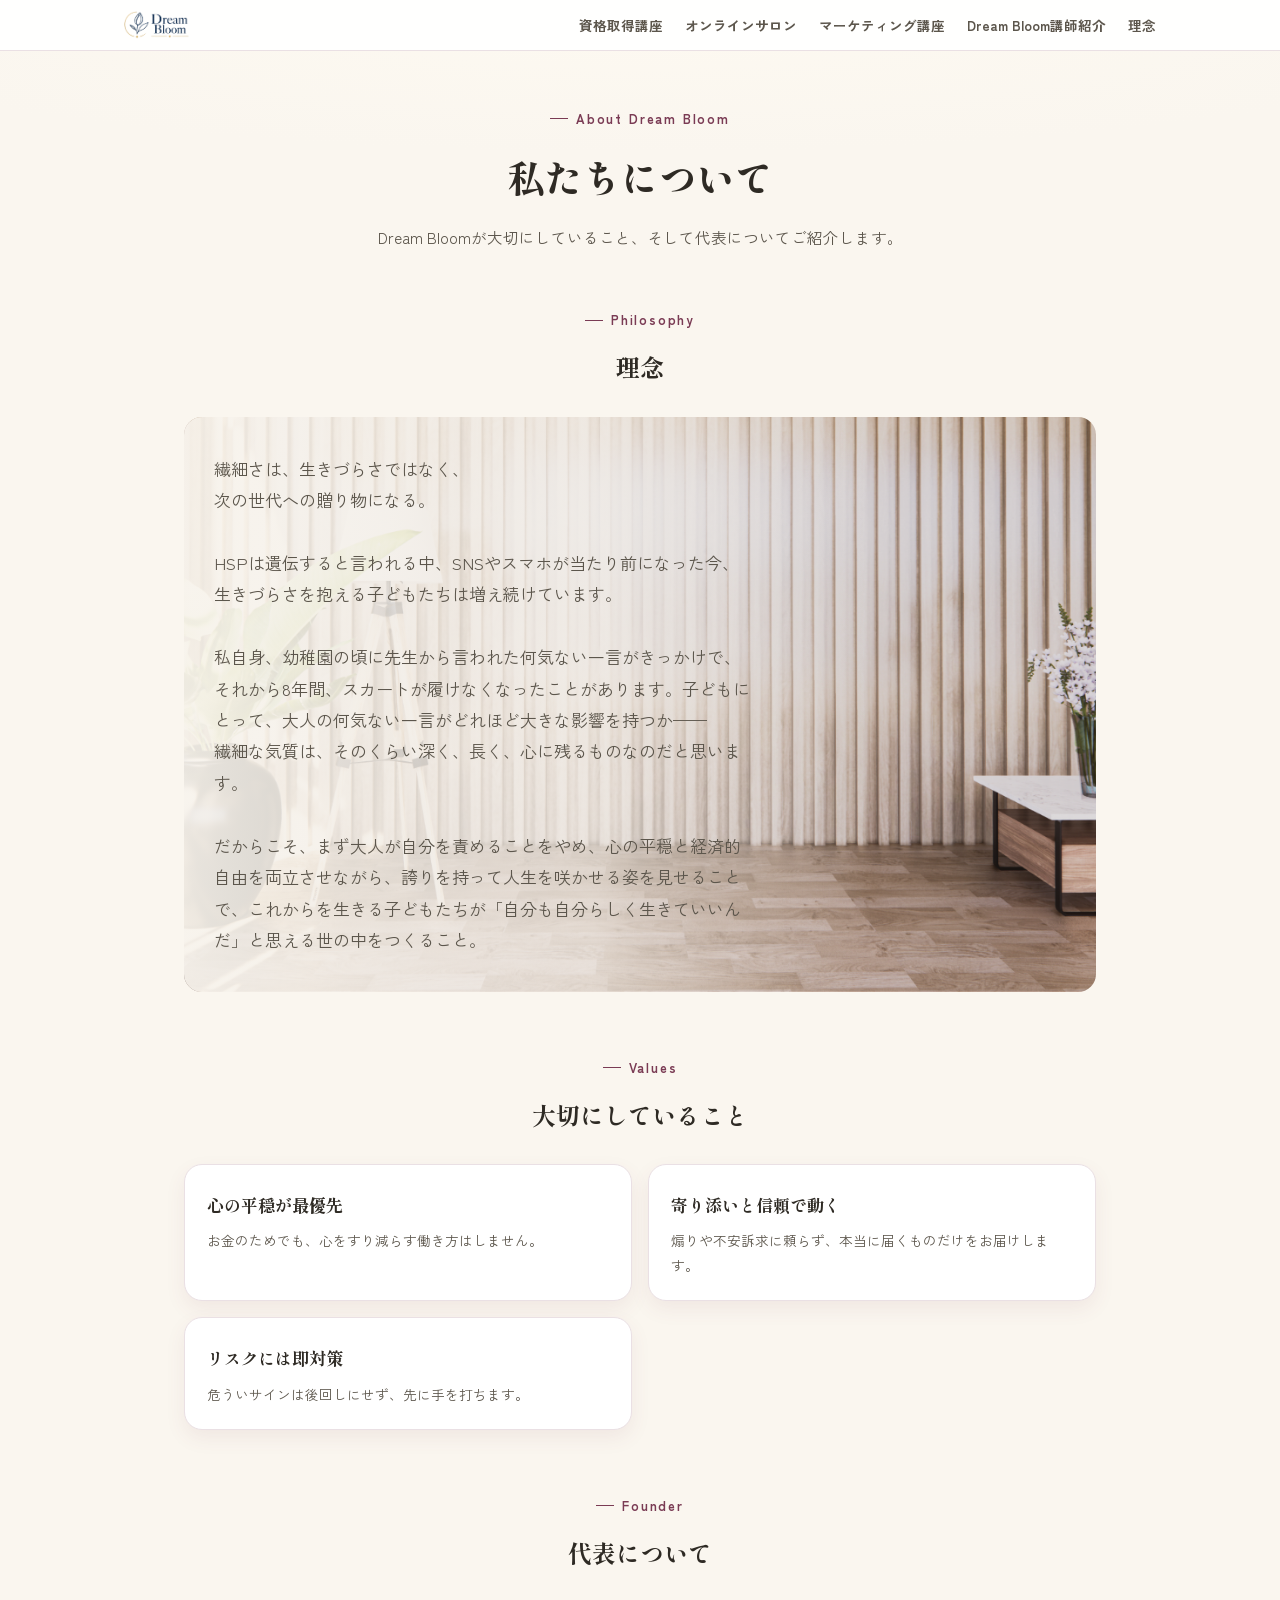
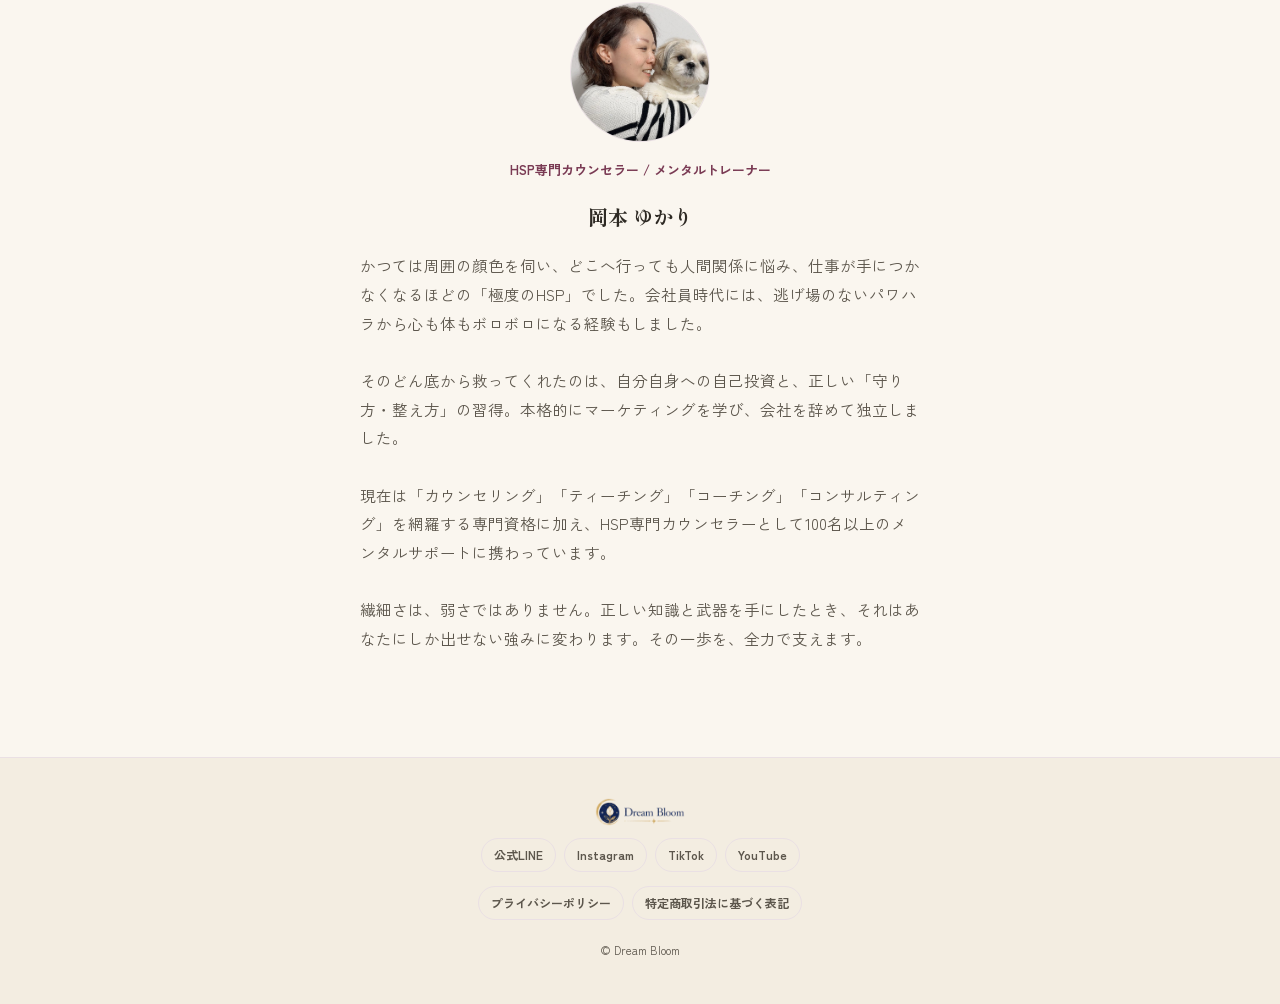
==== about/index.html @ 5bfe8a3d "Add files via upload" ====
<!DOCTYPE html>
<html lang="ja">
<head>
<meta charset="UTF-8">
<meta name="viewport" content="width=device-width, initial-scale=1.0">
<title>私たちについて | Dream Bloom</title>
<link rel="preconnect" href="https://fonts.googleapis.com">
<link rel="preconnect" href="https://fonts.gstatic.com" crossorigin>
<link href="https://fonts.googleapis.com/css2?family=Shippori+Mincho:wght@500;600;800&family=Zen+Kaku+Gothic+New:wght@400;500;700&display=swap" rel="stylesheet">
<link rel="stylesheet" href="../assets/css/style.css">
</head>
<body>

<header class="site-header">
  <div class="wrap">
    <a class="brand" href="../index.html"><img class="logo-header" src="../assets/img/logo-header.png" alt="Dream Bloom"></a>
    <nav class="main-nav">
      <ul>
        <li><a href="../courses/index.html">資格取得講座</a></li>
        <li><a href="https://dream-bloom.netlify.app/" target="_blank" rel="noopener">オンラインサロン</a></li>
        <li><a href="../index.html#marketing">マーケティング講座</a></li>
        <li><a href="../instructors/index.html">Dream Bloom講師紹介</a></li>
        <li><a href="index.html">理念</a></li>
      </ul>
    </nav>
    <button class="nav-toggle" onclick="this.closest('.site-header').classList.toggle('nav-open')" aria-label="メニューを開く">
      <svg viewBox="0 0 24 24" fill="none" xmlns="http://www.w3.org/2000/svg"><path d="M3 6h18M3 12h18M3 18h18" stroke="#2E2A24" stroke-width="2" stroke-linecap="round"/></svg>
    </button>
  </div>
</header>

<section class="hero">
  <div class="wrap">
    <div class="eyebrow">About Dream Bloom</div>
    <h1>私たちについて</h1>
    <p class="lead">Dream Bloomが大切にしていること、そして代表についてご紹介します。</p>
  </div>
</section>

<section class="section" style="padding-top:0;">
  <div class="wrap">
    <div class="eyebrow center" style="justify-content:center;display:flex;">Philosophy</div>
    <h2 class="section-title">理念</h2>
    <div class="photo-panel" style="background-image:url('../assets/img/photo-interior-1.png');">
      <div class="panel-inner" style="max-width:600px;">
        <p class="lead" style="font-size:17px;text-align:left;margin:0;">
          繊細さは、生きづらさではなく、<br>次の世代への贈り物になる。<br><br>
          HSPは遺伝すると言われる中、SNSやスマホが当たり前になった今、生きづらさを抱える子どもたちは増え続けています。<br><br>
          私自身、幼稚園の頃に先生から言われた何気ない一言がきっかけで、それから8年間、スカートが履けなくなったことがあります。子どもにとって、大人の何気ない一言がどれほど大きな影響を持つか——<br>繊細な気質は、そのくらい深く、長く、心に残るものなのだと思います。<br><br>
          だからこそ、まず大人が自分を責めることをやめ、心の平穏と経済的自由を両立させながら、誇りを持って人生を咲かせる姿を見せることで、これからを生きる子どもたちが「自分も自分らしく生きていいんだ」と思える世の中をつくること。
        </p>
      </div>
    </div>
  </div>
</section>

<section class="section" style="padding-top:0;">
  <div class="wrap">
    <div class="eyebrow center" style="justify-content:center;display:flex;">Values</div>
    <h2 class="section-title">大切にしていること</h2>
    <div class="item-grid">
      <div class="item-card">
        <h3>心の平穏が最優先</h3>
        <p>お金のためでも、心をすり減らす働き方はしません。</p>
      </div>
      <div class="item-card">
        <h3>寄り添いと信頼で動く</h3>
        <p>煽りや不安訴求に頼らず、本当に届くものだけをお届けします。</p>
      </div>
      <div class="item-card">
        <h3>リスクには即対策</h3>
        <p>危ういサインは後回しにせず、先に手を打ちます。</p>
      </div>
    </div>
  </div>
</section>

<section class="section" style="padding-top:0;">
  <div class="wrap">
    <div class="eyebrow center" style="justify-content:center;display:flex;">Founder</div>
    <h2 class="section-title">代表について</h2>
    <div style="display:flex;flex-direction:column;align-items:center;gap:16px;max-width:560px;margin:0 auto;text-align:center;">
      <img class="instructor-photo" style="width:140px;height:140px;" src="../assets/img/founder-photo.jpg" alt="岡本ゆかり">
      <p style="margin:0;font-size:13px;font-weight:700;color:var(--rose-deep);">HSP専門カウンセラー / メンタルトレーナー</p>
      <h3 style="margin:0;font-size:20px;">岡本 ゆかり</h3>
      <p class="lead" style="margin:0;text-align:left;">
        かつては周囲の顔色を伺い、どこへ行っても人間関係に悩み、仕事が手につかなくなるほどの「極度のHSP」でした。会社員時代には、逃げ場のないパワハラから心も体もボロボロになる経験もしました。<br><br>
        そのどん底から救ってくれたのは、自分自身への自己投資と、正しい「守り方・整え方」の習得。本格的にマーケティングを学び、会社を辞めて独立しました。<br><br>
        現在は「カウンセリング」「ティーチング」「コーチング」「コンサルティング」を網羅する専門資格に加え、HSP専門カウンセラーとして100名以上のメンタルサポートに携わっています。<br><br>
        繊細さは、弱さではありません。正しい知識と武器を手にしたとき、それはあなたにしか出せない強みに変わります。その一歩を、全力で支えます。
      </p>
    </div>
  </div>
</section>

<footer class="site-footer">
  <div class="wrap">
    <a class="brand" href="../index.html"><img class="logo-footer" src="../assets/img/logo-footer.png" alt="Dream Bloom"></a>
    <div class="sns-row">
      <a href="https://whnays3u.autosns.app/line" target="_blank" rel="noopener">公式LINE</a>
      <a href="https://www.instagram.com/yukari_hsp?igsh=MWVzdm12b2xmYW96aA%3D%3D&utm_source=qr" target="_blank" rel="noopener">Instagram</a>
      <a href="https://www.tiktok.com/@yukari_hsp?_r=1&_t=ZS-98jpUmoWi17" target="_blank" rel="noopener">TikTok</a>
      <a href="https://youtube.com/@yukari_hsp?si=HbhXs6TEl4zDirAj" target="_blank" rel="noopener">YouTube</a>
    </div>
    <div class="sns-row" style="margin-top:2px;">
      <a href="../legal/index.html#privacy">プライバシーポリシー</a>
      <a href="../legal/index.html#tokushoho">特定商取引法に基づく表記</a>
    </div>
    <small>&copy; Dream Bloom</small>
  </div>
</footer>

</body>
</html>
---- assets/css/style.css ----
/* ============================================================
   Dream Bloom 本部サイト 共通スタイル
   v2: 白ヘッダー × プラムアクセント（marketing/lp/ の
   ローズ&ゴールド配色とは意図的に差別化している）
   ============================================================ */
:root{
  --ivory:#FAF6EF;
  --ivory-deep:#F3EDE1;
  --ink:#2E2A24;
  --ink-soft:#5C564C;
  --rose:#A9637F;
  --rose-deep:#7A3B54;
  --rose-soft:#F1E3E9;
  --sage:#F0B87E;
  --sage-soft:#FCECD9;
  --gold:#C79A4B;
  --line:#EAE0E4;
  --radius:18px;
}
*{box-sizing:border-box;}
html{scroll-behavior:smooth;}
body{
  margin:0;background:var(--ivory);color:var(--ink);
  font-family:"Zen Kaku Gothic New",-apple-system,BlinkMacSystemFont,sans-serif;
  line-height:1.85;-webkit-font-smoothing:antialiased;
  overflow-wrap:break-word;word-break:normal;line-break:strict;
}
h1,h2,h3,p,.lead{overflow-wrap:break-word;word-break:normal;line-break:strict;}
h1,h2,h3,.serif{font-family:"Shippori Mincho",serif;}
img{max-width:100%;display:block;}
a{color:inherit;}
.wrap{max-width:960px;margin:0 auto;padding:0 24px;}
.section{padding:64px 0;position:relative;}
.eyebrow{
  display:inline-flex;align-items:center;gap:8px;font-size:13px;letter-spacing:.14em;
  color:var(--rose-deep);font-weight:700;margin-bottom:16px;
}
.eyebrow::before{content:"";width:18px;height:1px;background:var(--rose-deep);display:inline-block;}
h2.section-title{font-size:24px;font-weight:700;line-height:1.6;margin:0 0 30px;text-align:center;}
p.lead{font-size:15.5px;color:var(--ink-soft);max-width:560px;margin:0 auto;}
.center{text-align:center;}

/* ---------- NAV ---------- */
.site-header{
  position:sticky;top:0;z-index:50;background:rgba(255,255,255,.92);
  backdrop-filter:blur(6px);border-bottom:1px solid var(--line);
}
.site-header .wrap{display:flex;align-items:center;justify-content:space-between;padding:10px 24px;max-width:1080px;}
.brand{display:flex;align-items:center;gap:10px;font-family:"Shippori Mincho",serif;font-weight:700;font-size:17px;color:var(--ink);text-decoration:none;}
.brand img.logo-header{height:28px;width:auto;object-fit:contain;flex:none;}
.brand small{display:block;font-family:"Zen Kaku Gothic New",sans-serif;font-size:10px;font-weight:500;color:var(--ink-soft);letter-spacing:.08em;}
footer.site-footer .brand{justify-content:center;}
footer.site-footer img.logo-footer{height:28px;width:auto;display:block;margin:0 auto 12px;}
.cert-badge{width:170px;height:auto;display:block;margin:0 auto 22px;}
.instructor-badge{width:56px;height:auto;display:inline-block;vertical-align:middle;margin-left:8px;}
nav.main-nav{display:none;}
nav.main-nav ul{list-style:none;display:flex;gap:22px;margin:0;padding:0;}
nav.main-nav a{font-size:13.5px;font-weight:700;text-decoration:none;color:var(--ink-soft);}
nav.main-nav a:hover{color:var(--rose-deep);}

.nav-toggle{
  display:inline-flex;align-items:center;justify-content:center;
  width:38px;height:38px;flex:none;border:1px solid var(--line);border-radius:10px;
  background:#fff;cursor:pointer;padding:0;
}
.nav-toggle svg{width:18px;height:18px;display:block;}
@media (min-width:820px){.nav-toggle{display:none;}}

.site-header.nav-open nav.main-nav{
  display:block;position:absolute;top:100%;left:0;right:0;
  background:#fff;border-bottom:1px solid var(--line);
  box-shadow:0 12px 24px rgba(0,0,0,.08);
}
.site-header.nav-open nav.main-nav ul{
  flex-direction:column;gap:0;padding:6px 24px 18px;
}
.site-header.nav-open nav.main-nav ul li{border-top:1px solid var(--line);}
.site-header.nav-open nav.main-nav ul li:first-child{border-top:none;}
.site-header.nav-open nav.main-nav a{display:block;padding:14px 2px;font-size:15px;}
@media (min-width:820px){nav.main-nav{display:block;}}

/* ---------- HERO ---------- */
.hero{
  padding:56px 0 48px;text-align:center;position:relative;overflow:hidden;
  background:radial-gradient(120% 90% at 50% -10%, #FDF9F1 0%, var(--ivory) 55%);
}
.hero .eyebrow{justify-content:center;display:flex;}
.hero h1{font-size:clamp(26px,5vw,38px);font-weight:800;line-height:1.6;margin:10px 0 16px;}
.hero h1 em{font-style:normal;color:var(--rose-deep);background:linear-gradient(transparent 60%, var(--rose-soft) 60%);}
.hero p.lead{margin-bottom:8px;}

.hero-photo{
  background-size:cover;background-position:center;
  position:relative;
}
.hero-photo::before{
  content:"";position:absolute;inset:0;
  background:linear-gradient(90deg, var(--ivory) 0%, var(--ivory) 30%, rgba(250,246,239,.85) 50%, rgba(250,246,239,.35) 100%);
}
.hero-photo-mobile-img{display:none;}
@media (max-width:700px){
  .hero-photo{background-image:none !important;}
  .hero-photo::before{display:none;}
  .hero-photo-mobile-img{
    display:block;width:100%;height:220px;object-fit:cover;
    border-radius:var(--radius);margin:20px 0 4px;
    box-shadow:0 14px 34px rgba(122,59,84,.18);
  }
}
.hero-photo .wrap{position:relative;z-index:1;}
.hero-photo .eyebrow,
.hero-photo h1,
.hero-photo p.lead{text-align:left;justify-content:flex-start;margin-left:0;}

.photo-panel{
  background-size:cover;background-position:center;
  border-radius:var(--radius);position:relative;overflow:hidden;
  min-height:220px;
}
.photo-panel::before{
  content:"";position:absolute;inset:0;
  background:linear-gradient(90deg, rgba(250,246,239,.92) 0%, rgba(250,246,239,.7) 45%, rgba(250,246,239,0) 75%);
}
@media (max-width:700px){
  .photo-panel::before{background:linear-gradient(180deg, rgba(250,246,239,.95) 0%, rgba(250,246,239,.9) 65%, rgba(250,246,239,.4) 100%);}
  .photo-panel{min-height:280px;}
}
.photo-panel .panel-inner{position:relative;z-index:1;padding:36px 30px;max-width:420px;}

.hero-banner-img{
  display:block;width:60%;max-width:220px;height:auto;
  margin:0 auto 28px;border-radius:var(--radius);
  box-shadow:0 14px 34px rgba(122,59,84,.18);
}
@media (max-width:480px){
  .hero-banner-img{width:45%;max-width:160px;}
}

/* ---------- CARD GRID (top page) ---------- */
.card-grid{display:grid;grid-template-columns:1fr;gap:16px;margin-top:36px;}
@media (min-width:700px){.card-grid{grid-template-columns:1fr 1fr;}}
.offer-card{
  background:#fff;border:1px solid var(--line);border-radius:var(--radius);
  padding:26px 24px;text-align:left;text-decoration:none;color:inherit;
  box-shadow:0 8px 20px rgba(122,59,84,.08);
  display:flex;flex-direction:column;gap:10px;transition:transform .15s ease, box-shadow .15s ease;
}
.offer-card:hover{transform:translateY(-3px);box-shadow:0 14px 28px rgba(122,59,84,.18);}
.offer-card .num{
  width:34px;height:34px;border-radius:50%;flex:none;
  background:linear-gradient(135deg, var(--rose) 0%, var(--gold) 100%);
  color:#fff;font-family:"Shippori Mincho",serif;font-weight:700;font-size:15px;
  display:flex;align-items:center;justify-content:center;
}
.offer-card h3{margin:6px 0 0;font-size:18px;}
.offer-card p{margin:0;font-size:14px;color:var(--ink-soft);}
.offer-card .go{margin-top:auto;font-size:13px;font-weight:700;color:var(--rose-deep);text-decoration:underline;text-underline-offset:3px;transition:color .15s ease;}
.offer-card:hover .go{color:var(--ink);}
.offer-card.sub-links{gap:12px;}
.offer-card .sub-link-row{display:flex;flex-direction:column;gap:8px;margin-top:4px;}
.offer-card .sub-link-row a{
  font-size:13px;font-weight:700;color:var(--rose-deep);text-decoration:none;
  border:1px solid var(--rose-soft);border-radius:100px;padding:8px 14px;text-align:center;
  transition:background .15s ease,color .15s ease,border-color .15s ease;
}
.offer-card .sub-link-row a:hover{background:var(--rose-deep);color:#fff;border-color:var(--rose-deep);}

/* ---------- BUTTONS ---------- */
.cta-btn{
  position:relative;overflow:hidden;max-width:100%;
  display:inline-flex;flex-direction:column;align-items:center;gap:2px;
  background:var(--rose-deep);color:#fff;text-decoration:none;
  padding:16px 34px;border-radius:100px;font-weight:700;font-size:15.5px;
  box-shadow:0 10px 26px rgba(122,59,84,.32);
  transition:transform .18s ease, box-shadow .18s ease;
  text-align:center;
}
@media (max-width:400px){
  .cta-btn{padding:14px 20px;font-size:13.5px;}
}
.cta-btn:active{transform:scale(.98);}
.cta-btn small{font-weight:500;font-size:11.5px;opacity:.85;letter-spacing:.03em;}
.cta-btn.outline{background:#fff;color:var(--rose-deep);border:1.5px solid var(--rose-deep);box-shadow:none;}
.cta-center{text-align:center;margin-top:8px;display:flex;flex-direction:column;gap:12px;align-items:center;}

/* ---------- COURSE / INSTRUCTOR CARDS ---------- */
.item-grid{display:grid;grid-template-columns:1fr;gap:16px;}
@media (min-width:700px){.item-grid{grid-template-columns:1fr 1fr;}}
.item-card{
  background:#fff;border:1px solid var(--line);border-radius:var(--radius);
  padding:22px;display:flex;flex-direction:column;gap:8px;
  box-shadow:0 8px 20px rgba(122,59,84,.08);
  transition:transform .15s ease, box-shadow .15s ease;
}
.item-card:hover{transform:translateY(-3px);box-shadow:0 14px 28px rgba(122,59,84,.18);}
.item-card h3{margin:2px 0 0;font-size:17px;}
.item-card p{margin:0;font-size:13.5px;color:var(--ink-soft);}
.badge{
  display:inline-flex;align-items:center;font-size:11.5px;font-weight:700;
  padding:4px 12px;border-radius:100px;width:fit-content;
}
.badge.open{background:var(--sage-soft);color:#a9600f;}
.badge.soon{background:var(--ivory-deep);color:var(--ink-soft);border:1px solid var(--line);}
.item-card .item-link{margin-top:6px;font-size:13px;font-weight:700;color:var(--rose-deep);text-decoration:underline;text-underline-offset:3px;transition:color .15s ease;}
.item-card:hover .item-link{color:var(--ink);}
.item-card .item-link.disabled{color:var(--ink-soft);pointer-events:none;}

/* ---------- INSTRUCTOR PROFILE BLOCKS ---------- */
.profile-block{
  background:#fff;border:1px solid var(--line);border-radius:var(--radius);
  padding:30px 28px;box-shadow:0 8px 20px rgba(122,59,84,.06);
}
.profile-block + .profile-block{margin-top:20px;}
.qualification-list{list-style:none;margin:0;padding:0;display:flex;flex-direction:column;gap:12px;}
.qualification-list li{
  display:flex;align-items:flex-start;gap:10px;font-size:14.5px;color:var(--ink);
  padding-bottom:12px;border-bottom:1px dashed var(--line);
}
.qualification-list li:last-child{border-bottom:none;padding-bottom:0;}
.qualification-list li::before{
  content:"";flex:none;width:8px;height:8px;margin-top:8px;border-radius:50%;
  background:linear-gradient(135deg, var(--rose) 0%, var(--gold) 100%);
}
.contact-block{text-align:center;}

/* ---------- STEP LIST (体系立てた表示) ---------- */
.step-list{display:flex;flex-direction:column;max-width:640px;margin:0 auto;}
.step-item{display:flex;gap:18px;padding-bottom:28px;position:relative;}
.step-item::before{
  content:"";position:absolute;left:19px;top:42px;bottom:0;width:2px;
  background:var(--line);
}
.step-item:last-child{padding-bottom:0;}
.step-item:last-child::before{display:none;}
.step-num{
  width:40px;height:40px;border-radius:50%;flex:none;position:relative;z-index:1;
  background:linear-gradient(135deg, var(--rose) 0%, var(--gold) 100%);
  color:#fff;font-family:"Shippori Mincho",serif;font-weight:700;font-size:17px;
  display:flex;align-items:center;justify-content:center;
}
.step-body{padding-top:6px;}
.step-body h3{margin:0 0 6px;font-size:16px;}
.step-body p{margin:0;font-size:13.5px;color:var(--ink-soft);}

/* ---------- INSTRUCTOR AVATAR ---------- */
.instructor-photo{
  width:84px;height:84px;border-radius:50%;object-fit:cover;
  background:var(--ivory-deep);border:1px solid var(--line);
}
.sns-row{display:flex;gap:8px;flex-wrap:wrap;margin-top:2px;}
.sns-row a{
  font-size:12px;font-weight:700;color:var(--ink-soft);text-decoration:none;
  border:1px solid var(--line);border-radius:100px;padding:5px 12px;
}
.sns-row a:hover{color:var(--rose-deep);border-color:var(--rose-soft);}
.sns-row a.sns-icon{
  width:38px;height:38px;padding:0;border:none;border-radius:50%;
  display:inline-flex;align-items:center;justify-content:center;
  transition:transform .15s ease;
}
.sns-row a.sns-icon:hover{transform:translateY(-2px);border-color:transparent;}

/* ---------- COMING SOON PANEL ---------- */
.coming-soon{
  background:#fff;border:1px dashed var(--rose-deep);border-radius:var(--radius);
  padding:40px 28px;text-align:center;max-width:560px;margin:0 auto;
}
.coming-soon .badge{margin:0 auto 14px;}

/* ---------- FOOTER ---------- */
footer.site-footer{
  background:var(--ivory-deep);border-top:1px solid var(--line);
  padding:40px 0;text-align:center;margin-top:40px;
}
footer.site-footer .brand{display:block;margin-bottom:10px;}
footer.site-footer .sns-row{justify-content:center;margin-bottom:14px;}
footer.site-footer small{font-size:11.5px;color:var(--ink-soft);}
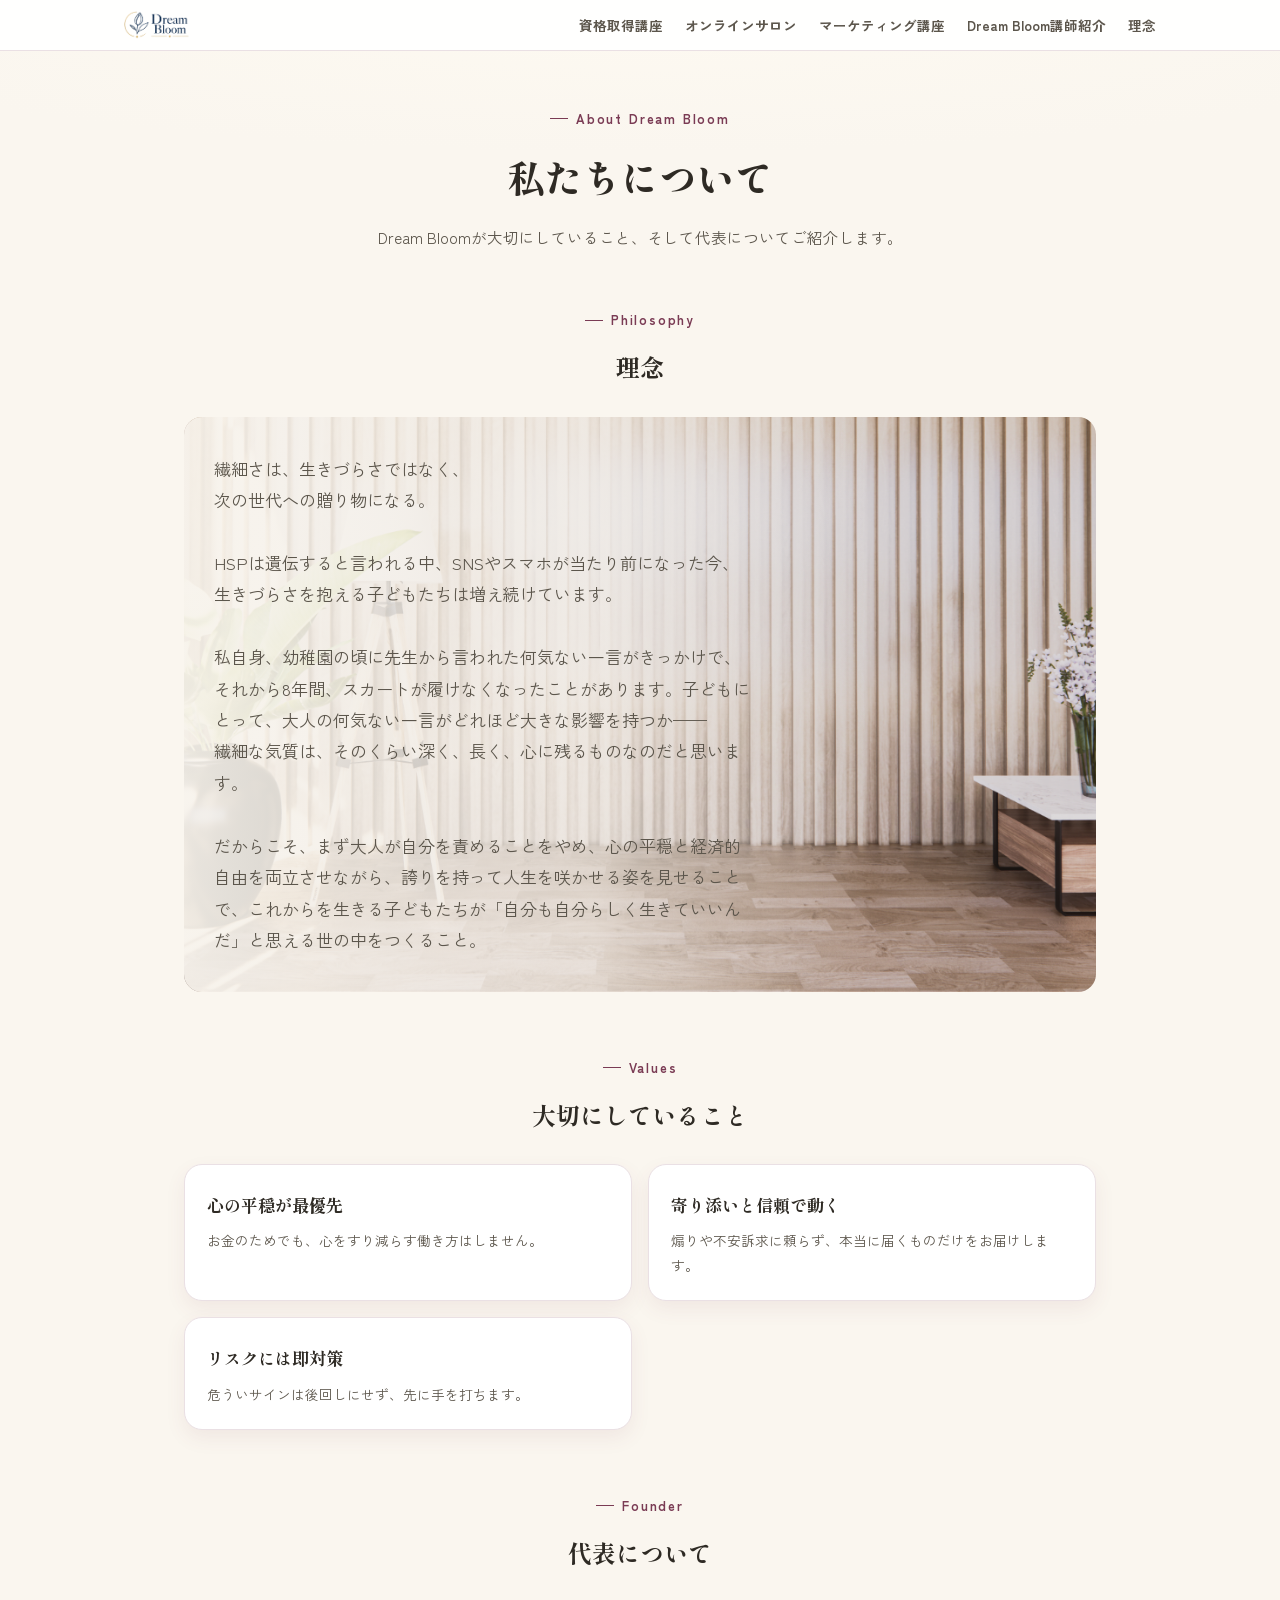
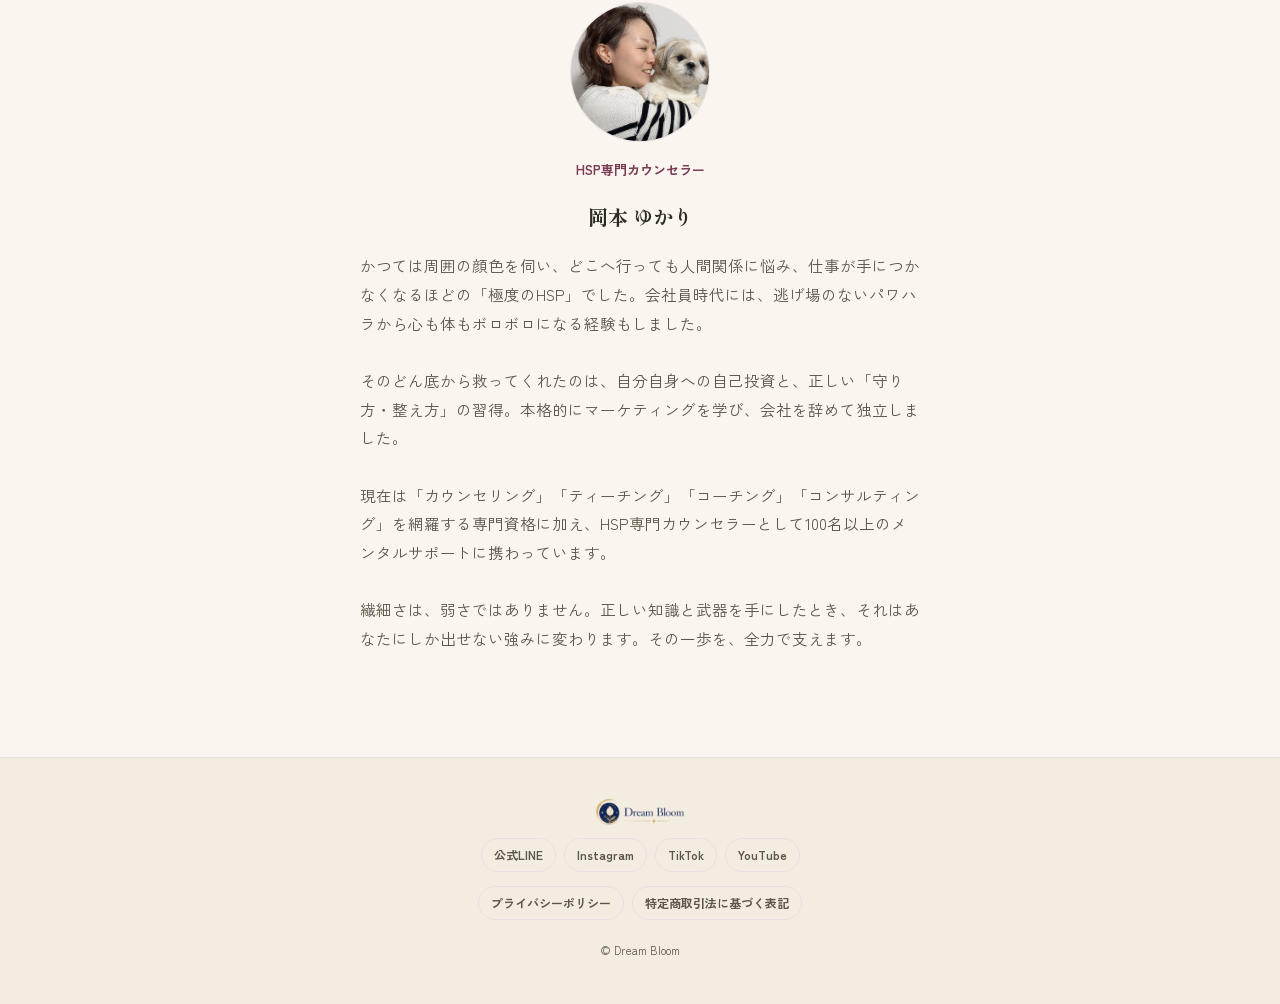
==== commit 33224409: "Add files via upload" ====
--- a/about/index.html
+++ b/about/index.html
@@ -81,7 +81,7 @@
     <h2 class="section-title">代表について</h2>
     <div style="display:flex;flex-direction:column;align-items:center;gap:16px;max-width:560px;margin:0 auto;text-align:center;">
       <img class="instructor-photo" style="width:140px;height:140px;" src="../assets/img/founder-photo.jpg" alt="岡本ゆかり">
-      <p style="margin:0;font-size:13px;font-weight:700;color:var(--rose-deep);">HSP専門カウンセラー / メンタルトレーナー</p>
+      <p style="margin:0;font-size:13px;font-weight:700;color:var(--rose-deep);">HSP専門カウンセラー</p>
       <h3 style="margin:0;font-size:20px;">岡本 ゆかり</h3>
       <p class="lead" style="margin:0;text-align:left;">
         かつては周囲の顔色を伺い、どこへ行っても人間関係に悩み、仕事が手につかなくなるほどの「極度のHSP」でした。会社員時代には、逃げ場のないパワハラから心も体もボロボロになる経験もしました。<br><br>
@@ -112,3 +112,4 @@
 
 </body>
 </html>
+
--- a/assets/css/style.css
+++ b/assets/css/style.css
@@ -275,3 +275,10 @@
 footer.site-footer .brand{display:block;margin-bottom:10px;}
 footer.site-footer .sns-row{justify-content:center;margin-bottom:14px;}
 footer.site-footer small{font-size:11.5px;color:var(--ink-soft);}
+
+/* Homepage image additions: preserve the original text styling and other pages. */
+.home-soft-hero::before{display:none}
+.home-soft-hero .home-soft-photo{display:block;width:100%;max-width:760px;height:auto;aspect-ratio:3/2;object-fit:contain;border-radius:var(--radius);margin:24px auto 0;box-shadow:none}
+#offers .service-soft-art{display:block;width:100%;height:160px;object-fit:contain;flex:none;margin:0 auto 4px;border-radius:12px}
+@media(min-width:701px){.home-soft-hero .home-soft-photo{max-width:600px}#offers .service-soft-art{height:150px}}
+@media(max-width:400px){#offers .service-soft-art{height:140px}}
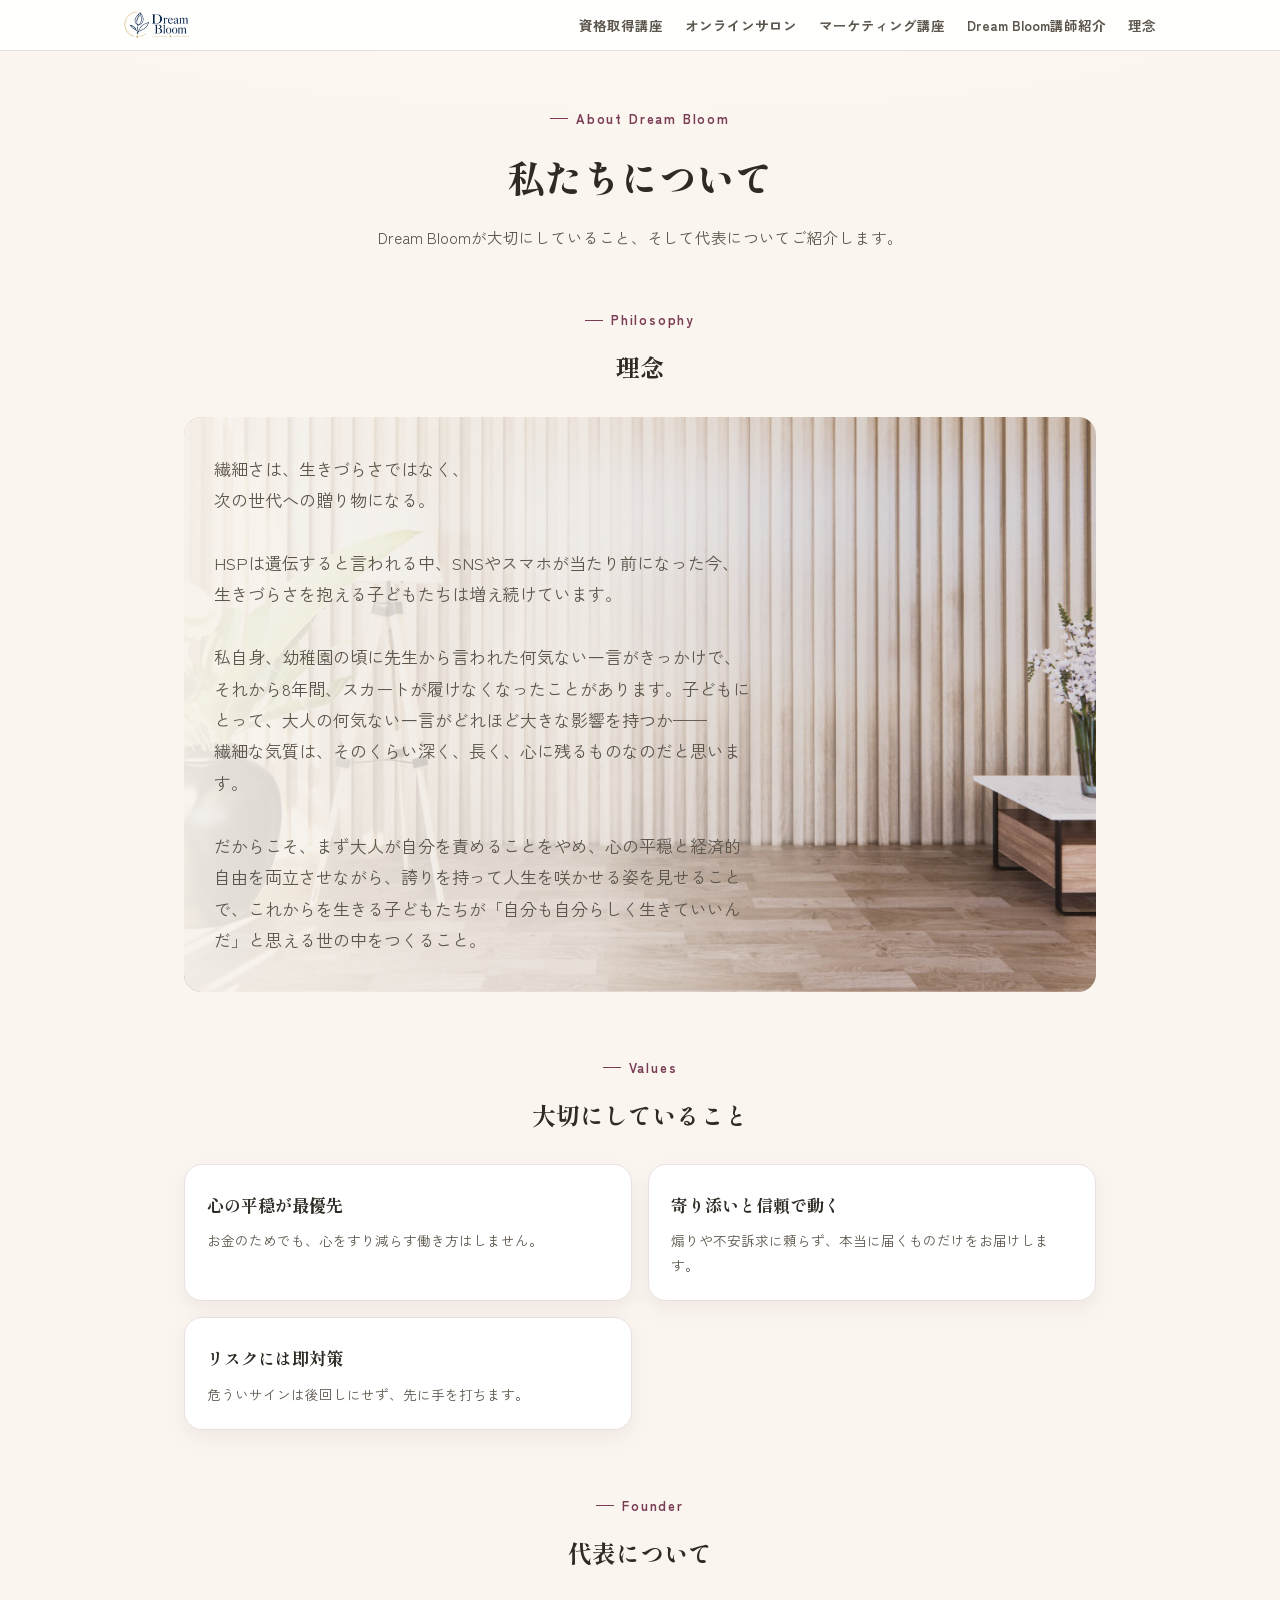
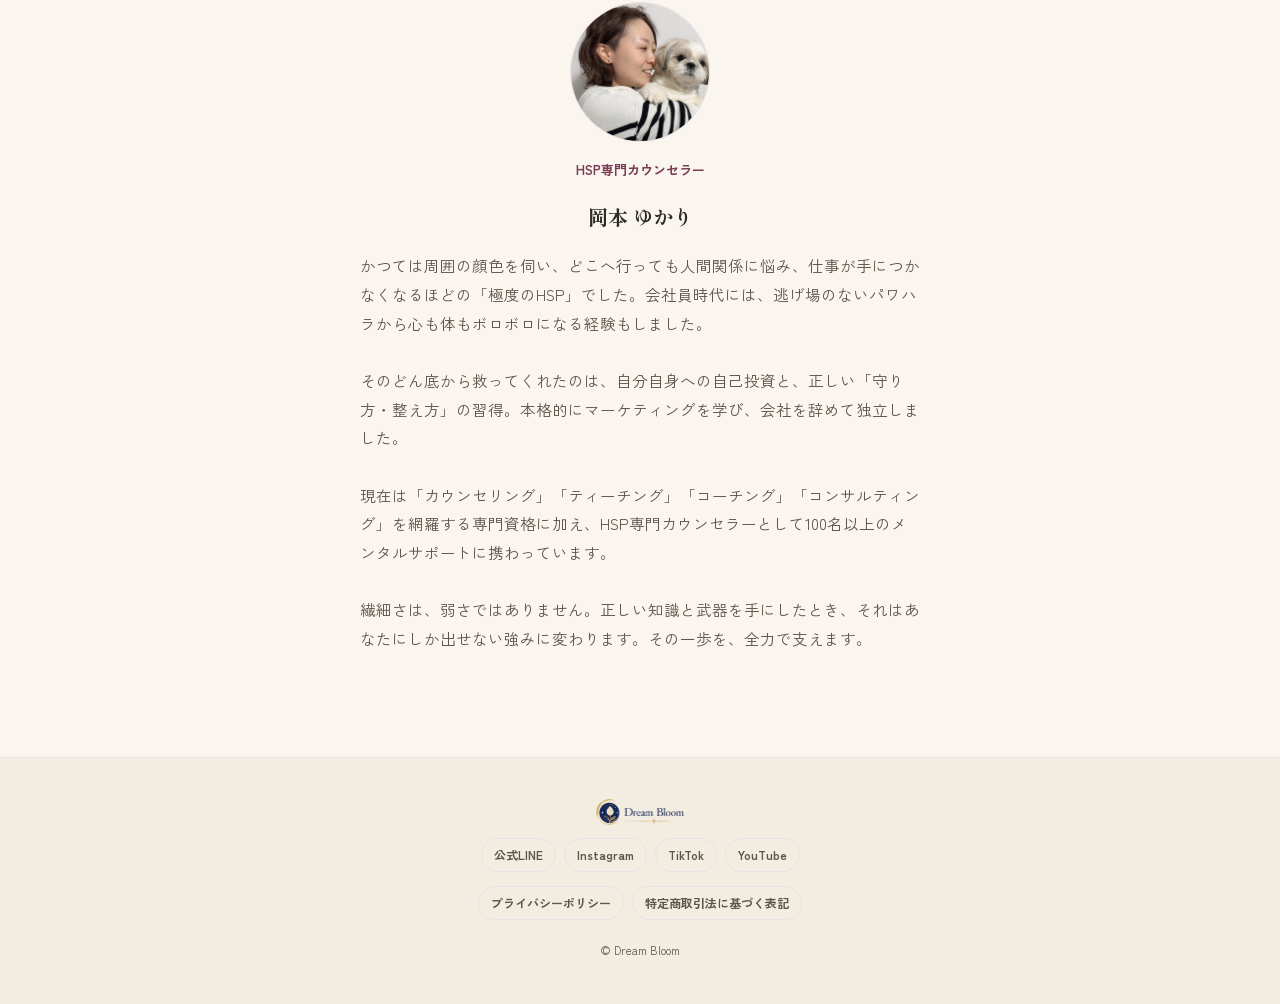
==== commit c8fa2905: "Add files via upload" ====
--- a/about/index.html
+++ b/about/index.html
@@ -41,7 +41,7 @@
   <div class="wrap">
     <div class="eyebrow center" style="justify-content:center;display:flex;">Philosophy</div>
     <h2 class="section-title">理念</h2>
-    <div class="photo-panel" style="background-image:url('../assets/img/photo-interior-1.png');">
+    <div class="photo-panel" style="background-image:url('../assets/img/photo-interior-1.jpg');">
       <div class="panel-inner" style="max-width:600px;">
         <p class="lead" style="font-size:17px;text-align:left;margin:0;">
           繊細さは、生きづらさではなく、<br>次の世代への贈り物になる。<br><br>
@@ -112,4 +112,4 @@
 
 </body>
 </html>
-
+
--- a/assets/css/style.css
+++ b/assets/css/style.css
@@ -179,13 +179,23 @@
   .cta-btn{padding:14px 20px;font-size:13.5px;}
 }
 .cta-btn:active{transform:scale(.98);}
+.cta-btn:hover{transform:translateY(-2px);box-shadow:0 14px 32px rgba(122,59,84,.4);}
 .cta-btn small{font-weight:500;font-size:11.5px;opacity:.85;letter-spacing:.03em;}
 .cta-btn.outline{background:#fff;color:var(--rose-deep);border:1.5px solid var(--rose-deep);box-shadow:none;}
+.cta-btn.outline:hover{background:var(--rose-soft);box-shadow:none;}
 .cta-center{text-align:center;margin-top:8px;display:flex;flex-direction:column;gap:12px;align-items:center;}
 
 /* ---------- COURSE / INSTRUCTOR CARDS ---------- */
 .item-grid{display:grid;grid-template-columns:1fr;gap:16px;}
 @media (min-width:700px){.item-grid{grid-template-columns:1fr 1fr;}}
+#instructor-list{grid-template-columns:1fr 1fr;gap:10px;}
+@media (max-width:420px){
+  #instructor-list{gap:8px;}
+  #instructor-list .item-card{padding:16px 10px;}
+  #instructor-list .item-card h3{font-size:14.5px;}
+  #instructor-list .item-card p{font-size:11.5px;}
+  #instructor-list .item-link{font-size:12px;}
+}
 .item-card{
   background:#fff;border:1px solid var(--line);border-radius:var(--radius);
   padding:22px;display:flex;flex-direction:column;gap:8px;
@@ -222,6 +232,42 @@
   background:linear-gradient(135deg, var(--rose) 0%, var(--gold) 100%);
 }
 .contact-block{text-align:center;}
+
+/* ---------- HSP CHECK ---------- */
+.hsp-check-banner{background:var(--ivory-deep);padding:28px 0;text-align:center;}
+.hsp-check-banner .hsp-quiz-panel{max-width:560px;margin:24px auto 0;text-align:left;}
+.hsp-quiz-item{
+  display:flex;align-items:flex-start;gap:10px;padding:12px 0;
+  border-bottom:1px dashed var(--line);font-size:14px;cursor:pointer;
+}
+.hsp-quiz-item:last-of-type{border-bottom:none;}
+.hsp-quiz-item input[type="checkbox"]{margin-top:3px;flex:none;width:18px;height:18px;accent-color:var(--rose-deep);cursor:pointer;}
+.hsp-result{text-align:center;background:#fff;border:1px solid var(--line);border-radius:var(--radius);padding:30px 28px;box-shadow:0 8px 20px rgba(122,59,84,.06);}
+.hsp-result .cta-row{display:flex;gap:12px;flex-wrap:wrap;justify-content:center;margin-top:8px;}
+
+/* ---------- FREE SESSION BANNER ---------- */
+.free-session-banner{background:var(--rose-soft);padding:28px 0;text-align:center;}
+.free-session-banner .fsb-title{
+  font-family:"Shippori Mincho",serif;font-weight:700;font-size:20px;color:var(--rose-deep);margin:0 0 8px;
+}
+.free-session-banner .fsb-sub{font-size:13px;color:var(--ink-soft);margin:0 0 18px;}
+
+/* ---------- NEWS ---------- */
+.news-list{
+  display:flex;flex-direction:column;gap:14px;max-width:680px;margin:0 auto;
+  max-height:340px;overflow-y:auto;padding:2px 6px 2px 2px;
+}
+.news-item{
+  background:#fff;border:1px solid var(--line);border-radius:var(--radius);
+  padding:20px 24px;box-shadow:0 8px 20px rgba(122,59,84,.06);
+}
+.news-item .news-date{font-size:12px;font-weight:700;color:var(--rose-deep);margin-bottom:6px;}
+.news-item h3{margin:0 0 8px;font-size:16px;}
+.news-item p{margin:0;font-size:13.5px;color:var(--ink-soft);white-space:pre-line;}
+.news-item .news-link{
+  display:inline-block;margin-top:8px;font-size:13px;font-weight:700;
+  color:var(--rose-deep);text-decoration:underline;text-underline-offset:3px;
+}
 
 /* ---------- STEP LIST (体系立てた表示) ---------- */
 .step-list{display:flex;flex-direction:column;max-width:640px;margin:0 auto;}
@@ -281,4 +327,4 @@
 .home-soft-hero .home-soft-photo{display:block;width:100%;max-width:760px;height:auto;aspect-ratio:3/2;object-fit:contain;border-radius:var(--radius);margin:24px auto 0;box-shadow:none}
 #offers .service-soft-art{display:block;width:100%;height:160px;object-fit:contain;flex:none;margin:0 auto 4px;border-radius:12px}
 @media(min-width:701px){.home-soft-hero .home-soft-photo{max-width:600px}#offers .service-soft-art{height:150px}}
-@media(max-width:400px){#offers .service-soft-art{height:140px}}
+@media(max-width:400px){#offers .service-soft-art{height:140px}}
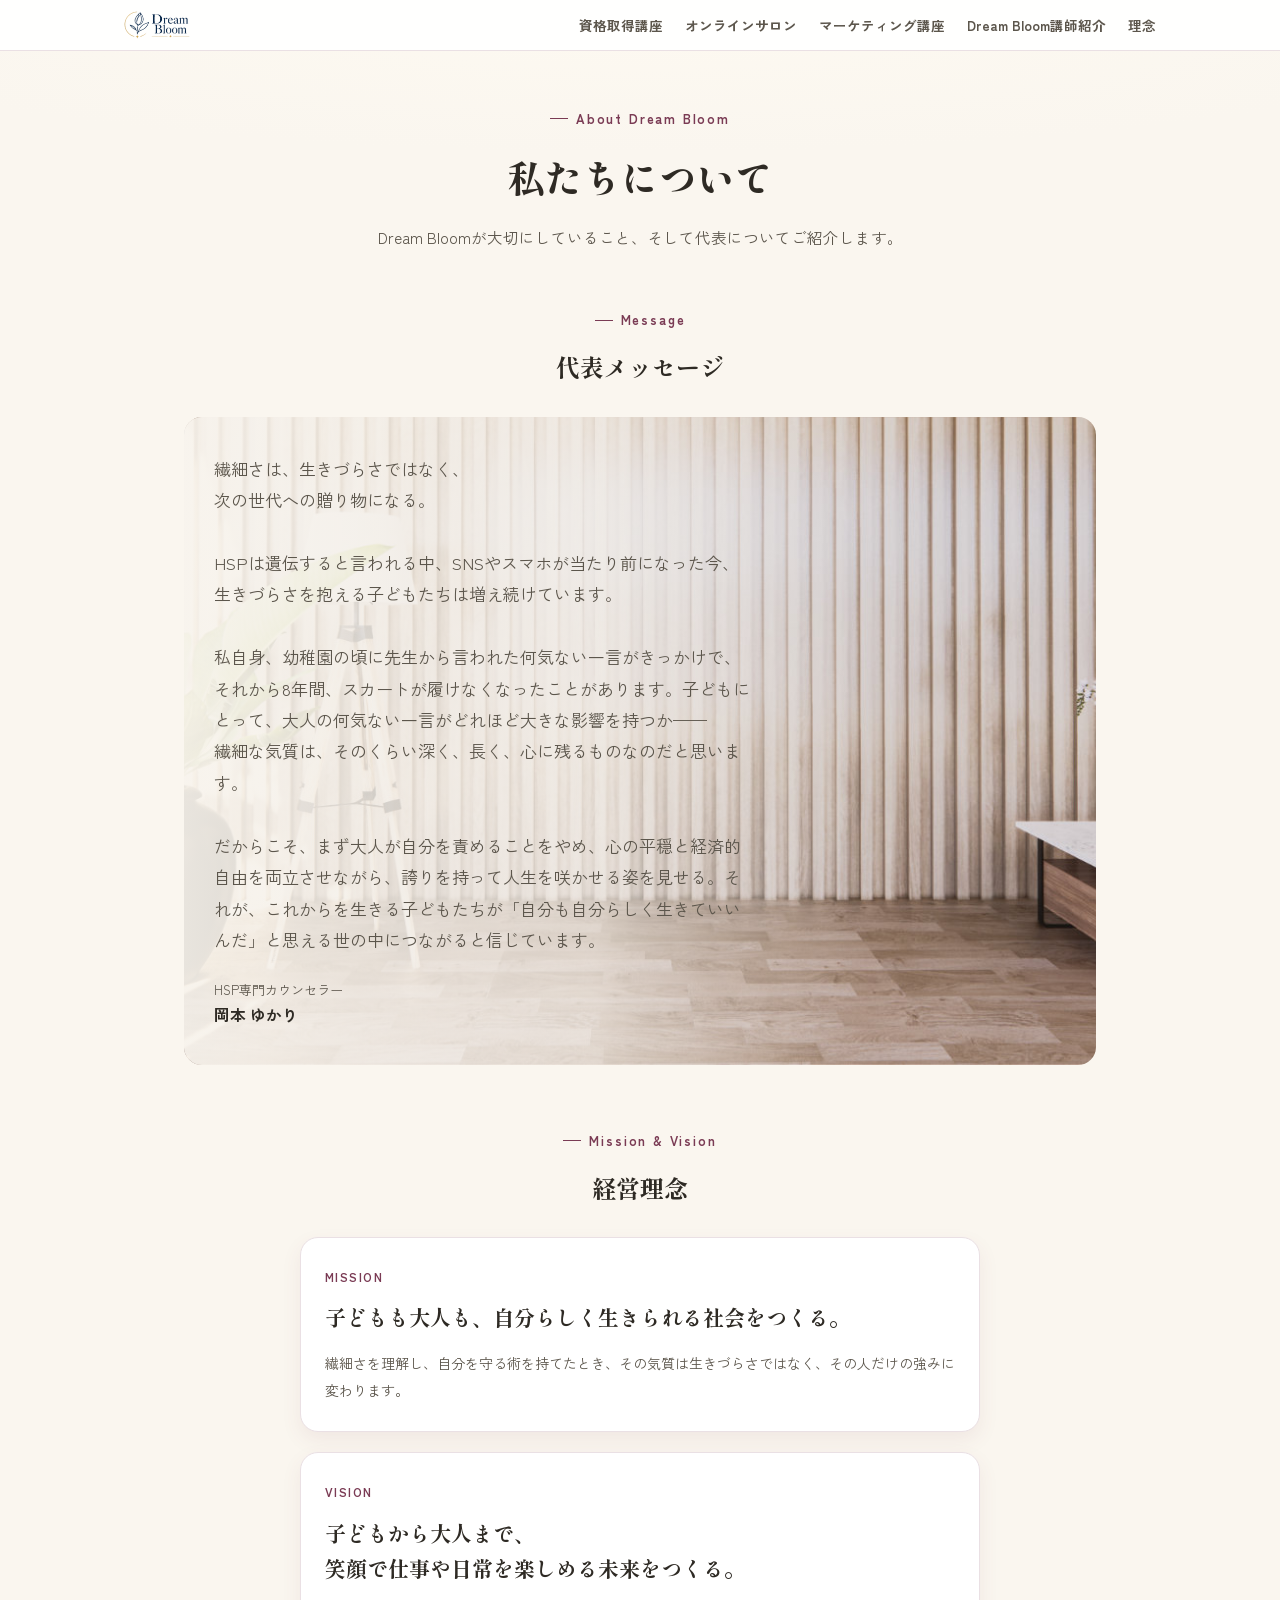
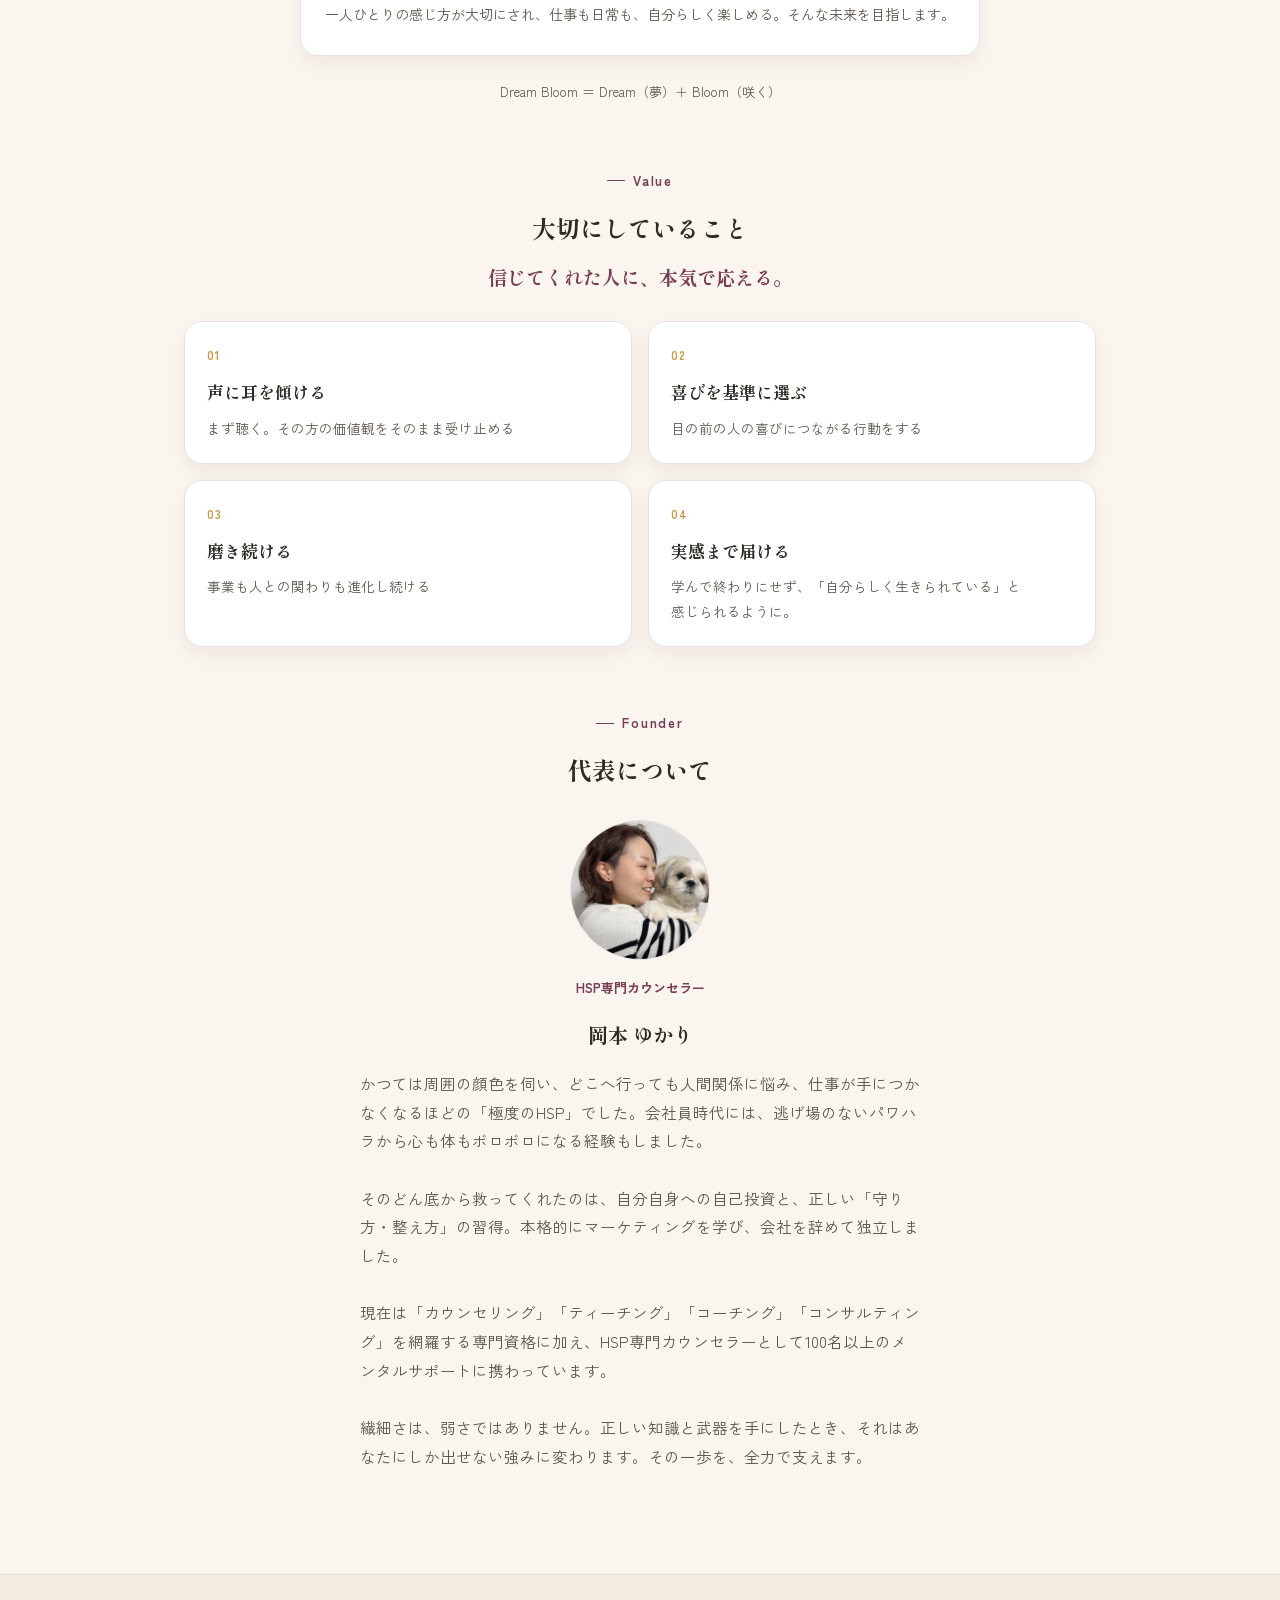
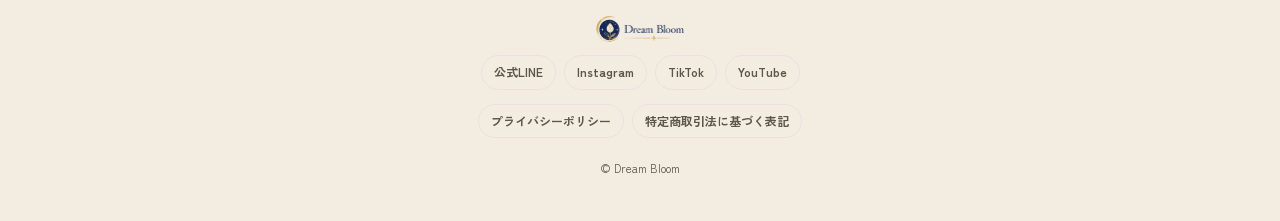
==== commit 0ddfb376: "Add files via upload" ====
--- a/about/index.html
+++ b/about/index.html
@@ -1,115 +1,150 @@
-<!DOCTYPE html>
-<html lang="ja">
-<head>
-<meta charset="UTF-8">
-<meta name="viewport" content="width=device-width, initial-scale=1.0">
-<title>私たちについて | Dream Bloom</title>
-<link rel="preconnect" href="https://fonts.googleapis.com">
-<link rel="preconnect" href="https://fonts.gstatic.com" crossorigin>
-<link href="https://fonts.googleapis.com/css2?family=Shippori+Mincho:wght@500;600;800&family=Zen+Kaku+Gothic+New:wght@400;500;700&display=swap" rel="stylesheet">
-<link rel="stylesheet" href="../assets/css/style.css">
-</head>
-<body>
-
-<header class="site-header">
-  <div class="wrap">
-    <a class="brand" href="../index.html"><img class="logo-header" src="../assets/img/logo-header.png" alt="Dream Bloom"></a>
-    <nav class="main-nav">
-      <ul>
-        <li><a href="../courses/index.html">資格取得講座</a></li>
-        <li><a href="https://dream-bloom.netlify.app/" target="_blank" rel="noopener">オンラインサロン</a></li>
-        <li><a href="../index.html#marketing">マーケティング講座</a></li>
-        <li><a href="../instructors/index.html">Dream Bloom講師紹介</a></li>
-        <li><a href="index.html">理念</a></li>
-      </ul>
-    </nav>
-    <button class="nav-toggle" onclick="this.closest('.site-header').classList.toggle('nav-open')" aria-label="メニューを開く">
-      <svg viewBox="0 0 24 24" fill="none" xmlns="http://www.w3.org/2000/svg"><path d="M3 6h18M3 12h18M3 18h18" stroke="#2E2A24" stroke-width="2" stroke-linecap="round"/></svg>
-    </button>
-  </div>
-</header>
-
-<section class="hero">
-  <div class="wrap">
-    <div class="eyebrow">About Dream Bloom</div>
-    <h1>私たちについて</h1>
-    <p class="lead">Dream Bloomが大切にしていること、そして代表についてご紹介します。</p>
-  </div>
-</section>
-
-<section class="section" style="padding-top:0;">
-  <div class="wrap">
-    <div class="eyebrow center" style="justify-content:center;display:flex;">Philosophy</div>
-    <h2 class="section-title">理念</h2>
-    <div class="photo-panel" style="background-image:url('../assets/img/photo-interior-1.jpg');">
-      <div class="panel-inner" style="max-width:600px;">
-        <p class="lead" style="font-size:17px;text-align:left;margin:0;">
-          繊細さは、生きづらさではなく、<br>次の世代への贈り物になる。<br><br>
-          HSPは遺伝すると言われる中、SNSやスマホが当たり前になった今、生きづらさを抱える子どもたちは増え続けています。<br><br>
-          私自身、幼稚園の頃に先生から言われた何気ない一言がきっかけで、それから8年間、スカートが履けなくなったことがあります。子どもにとって、大人の何気ない一言がどれほど大きな影響を持つか——<br>繊細な気質は、そのくらい深く、長く、心に残るものなのだと思います。<br><br>
-          だからこそ、まず大人が自分を責めることをやめ、心の平穏と経済的自由を両立させながら、誇りを持って人生を咲かせる姿を見せることで、これからを生きる子どもたちが「自分も自分らしく生きていいんだ」と思える世の中をつくること。
-        </p>
-      </div>
-    </div>
-  </div>
-</section>
-
-<section class="section" style="padding-top:0;">
-  <div class="wrap">
-    <div class="eyebrow center" style="justify-content:center;display:flex;">Values</div>
-    <h2 class="section-title">大切にしていること</h2>
-    <div class="item-grid">
-      <div class="item-card">
-        <h3>心の平穏が最優先</h3>
-        <p>お金のためでも、心をすり減らす働き方はしません。</p>
-      </div>
-      <div class="item-card">
-        <h3>寄り添いと信頼で動く</h3>
-        <p>煽りや不安訴求に頼らず、本当に届くものだけをお届けします。</p>
-      </div>
-      <div class="item-card">
-        <h3>リスクには即対策</h3>
-        <p>危ういサインは後回しにせず、先に手を打ちます。</p>
-      </div>
-    </div>
-  </div>
-</section>
-
-<section class="section" style="padding-top:0;">
-  <div class="wrap">
-    <div class="eyebrow center" style="justify-content:center;display:flex;">Founder</div>
-    <h2 class="section-title">代表について</h2>
-    <div style="display:flex;flex-direction:column;align-items:center;gap:16px;max-width:560px;margin:0 auto;text-align:center;">
-      <img class="instructor-photo" style="width:140px;height:140px;" src="../assets/img/founder-photo.jpg" alt="岡本ゆかり">
-      <p style="margin:0;font-size:13px;font-weight:700;color:var(--rose-deep);">HSP専門カウンセラー</p>
-      <h3 style="margin:0;font-size:20px;">岡本 ゆかり</h3>
-      <p class="lead" style="margin:0;text-align:left;">
-        かつては周囲の顔色を伺い、どこへ行っても人間関係に悩み、仕事が手につかなくなるほどの「極度のHSP」でした。会社員時代には、逃げ場のないパワハラから心も体もボロボロになる経験もしました。<br><br>
-        そのどん底から救ってくれたのは、自分自身への自己投資と、正しい「守り方・整え方」の習得。本格的にマーケティングを学び、会社を辞めて独立しました。<br><br>
-        現在は「カウンセリング」「ティーチング」「コーチング」「コンサルティング」を網羅する専門資格に加え、HSP専門カウンセラーとして100名以上のメンタルサポートに携わっています。<br><br>
-        繊細さは、弱さではありません。正しい知識と武器を手にしたとき、それはあなたにしか出せない強みに変わります。その一歩を、全力で支えます。
-      </p>
-    </div>
-  </div>
-</section>
-
-<footer class="site-footer">
-  <div class="wrap">
-    <a class="brand" href="../index.html"><img class="logo-footer" src="../assets/img/logo-footer.png" alt="Dream Bloom"></a>
-    <div class="sns-row">
-      <a href="https://whnays3u.autosns.app/line" target="_blank" rel="noopener">公式LINE</a>
-      <a href="https://www.instagram.com/yukari_hsp?igsh=MWVzdm12b2xmYW96aA%3D%3D&utm_source=qr" target="_blank" rel="noopener">Instagram</a>
-      <a href="https://www.tiktok.com/@yukari_hsp?_r=1&_t=ZS-98jpUmoWi17" target="_blank" rel="noopener">TikTok</a>
-      <a href="https://youtube.com/@yukari_hsp?si=HbhXs6TEl4zDirAj" target="_blank" rel="noopener">YouTube</a>
-    </div>
-    <div class="sns-row" style="margin-top:2px;">
-      <a href="../legal/index.html#privacy">プライバシーポリシー</a>
-      <a href="../legal/index.html#tokushoho">特定商取引法に基づく表記</a>
-    </div>
-    <small>&copy; Dream Bloom</small>
-  </div>
-</footer>
-
-</body>
-</html>
-
+<!DOCTYPE html>
+<html lang="ja">
+<head>
+<meta charset="UTF-8">
+<meta name="viewport" content="width=device-width, initial-scale=1.0">
+<title>私たちについて | Dream Bloom</title>
+<link rel="preconnect" href="https://fonts.googleapis.com">
+<link rel="preconnect" href="https://fonts.gstatic.com" crossorigin>
+<link href="https://fonts.googleapis.com/css2?family=Shippori+Mincho:wght@500;600;800&family=Zen+Kaku+Gothic+New:wght@400;500;700&display=swap" rel="stylesheet">
+<link rel="stylesheet" href="../assets/css/style.css">
+</head>
+<body>
+
+<header class="site-header">
+  <div class="wrap">
+    <a class="brand" href="../index.html"><img class="logo-header" src="../assets/img/logo-header.png" alt="Dream Bloom"></a>
+    <nav class="main-nav">
+      <ul>
+        <li><a href="../courses/index.html">資格取得講座</a></li>
+        <li><a href="https://dream-bloom.netlify.app/" target="_blank" rel="noopener">オンラインサロン</a></li>
+        <li><a href="../index.html#marketing">マーケティング講座</a></li>
+        <li><a href="../instructors/index.html">Dream Bloom講師紹介</a></li>
+        <li><a href="index.html">理念</a></li>
+      </ul>
+    </nav>
+    <button class="nav-toggle" onclick="this.closest('.site-header').classList.toggle('nav-open')" aria-label="メニューを開く">
+      <svg viewBox="0 0 24 24" fill="none" xmlns="http://www.w3.org/2000/svg"><path d="M3 6h18M3 12h18M3 18h18" stroke="#2E2A24" stroke-width="2" stroke-linecap="round"/></svg>
+    </button>
+  </div>
+</header>
+
+<section class="hero">
+  <div class="wrap">
+    <div class="eyebrow">About Dream Bloom</div>
+    <h1>私たちについて</h1>
+    <p class="lead">Dream Bloomが大切にしていること、そして代表についてご紹介します。</p>
+  </div>
+</section>
+
+<section class="section" style="padding-top:0;">
+  <div class="wrap">
+    <div class="eyebrow center" style="justify-content:center;display:flex;">Message</div>
+    <h2 class="section-title">代表メッセージ</h2>
+    <div class="photo-panel" style="background-image:url('../assets/img/photo-interior-1.jpg');">
+      <div class="panel-inner" style="max-width:600px;">
+        <p class="lead" style="font-size:17px;text-align:left;margin:0;">
+          繊細さは、生きづらさではなく、<br>次の世代への贈り物になる。<br><br>
+          HSPは遺伝すると言われる中、SNSやスマホが当たり前になった今、生きづらさを抱える子どもたちは増え続けています。<br><br>
+          私自身、幼稚園の頃に先生から言われた何気ない一言がきっかけで、それから8年間、スカートが履けなくなったことがあります。子どもにとって、大人の何気ない一言がどれほど大きな影響を持つか——<br>繊細な気質は、そのくらい深く、長く、心に残るものなのだと思います。<br><br>
+          だからこそ、まず大人が自分を責めることをやめ、心の平穏と経済的自由を両立させながら、誇りを持って人生を咲かせる姿を見せる。それが、これからを生きる子どもたちが「自分も自分らしく生きていいんだ」と思える世の中につながると信じています。
+        </p>
+        <p style="margin:22px 0 0;text-align:left;font-size:13px;color:var(--ink-soft);line-height:1.8;">
+          HSP専門カウンセラー<br><strong style="font-size:15.5px;color:var(--ink);">岡本 ゆかり</strong>
+        </p>
+      </div>
+    </div>
+  </div>
+</section>
+
+<section class="section" style="padding-top:0;">
+  <div class="wrap">
+    <div class="eyebrow center" style="justify-content:center;display:flex;">Mission &amp; Vision</div>
+    <h2 class="section-title">経営理念</h2>
+    <div style="max-width:680px;margin:0 auto;display:flex;flex-direction:column;gap:20px;">
+
+      <div style="background:#fff;border:1px solid var(--line);border-radius:var(--radius);padding:28px 24px;box-shadow:0 8px 20px rgba(122,59,84,.08);">
+        <div style="font-size:12px;letter-spacing:.12em;font-weight:700;color:var(--rose-deep);margin-bottom:12px;">MISSION</div>
+        <p style="font-family:'Shippori Mincho',serif;font-weight:700;font-size:clamp(17px,4.8vw,21px);line-height:1.7;margin:0 0 14px;"><span style="white-space:nowrap;">子どもも大人も、</span><span style="white-space:nowrap;">自分らしく</span><span style="white-space:nowrap;">生きられる社会をつくる。</span></p>
+        <p style="margin:0;font-size:14px;line-height:1.9;color:var(--ink-soft);">繊細さを理解し、自分を守る術を持てたとき、その気質は生きづらさではなく、その人だけの強みに変わります。</p>
+      </div>
+
+      <div style="background:#fff;border:1px solid var(--line);border-radius:var(--radius);padding:28px 24px;box-shadow:0 8px 20px rgba(122,59,84,.08);">
+        <div style="font-size:12px;letter-spacing:.12em;font-weight:700;color:var(--rose-deep);margin-bottom:12px;">VISION</div>
+        <p style="font-family:'Shippori Mincho',serif;font-weight:700;font-size:clamp(17px,4.8vw,21px);line-height:1.7;margin:0 0 14px;">子どもから大人まで、<br><span style="white-space:nowrap;">笑顔で仕事や日常を</span><span style="white-space:nowrap;">楽しめる未来をつくる。</span></p>
+        <p style="margin:0;font-size:14px;line-height:1.9;color:var(--ink-soft);">一人ひとりの感じ方が大切にされ、仕事も日常も、自分らしく楽しめる。そんな未来を目指します。</p>
+      </div>
+
+      <p style="text-align:center;font-size:13px;color:var(--ink-soft);margin:4px 0 0;">Dream Bloom ＝ Dream（夢）＋ Bloom（咲く）</p>
+    </div>
+  </div>
+</section>
+
+<section class="section" style="padding-top:0;">
+  <div class="wrap">
+    <div class="eyebrow center" style="justify-content:center;display:flex;">Value</div>
+    <h2 class="section-title">大切にしていること</h2>
+    <p style="text-align:center;font-family:'Shippori Mincho',serif;font-weight:700;font-size:clamp(16px,4.4vw,19px);line-height:1.7;color:var(--rose-deep);margin:-16px 0 28px;">信じてくれた人に、本気で応える。</p>
+    <div class="item-grid">
+      <div class="item-card">
+        <div style="font-size:12px;letter-spacing:.1em;font-weight:700;color:var(--gold);">01</div>
+        <h3>声に耳を傾ける</h3>
+        <p><span style="white-space:nowrap;">まず聴く。</span><span style="white-space:nowrap;">その方の価値観を</span><span style="white-space:nowrap;">そのまま受け止める</span></p>
+      </div>
+      <div class="item-card">
+        <div style="font-size:12px;letter-spacing:.1em;font-weight:700;color:var(--gold);">02</div>
+        <h3>喜びを基準に選ぶ</h3>
+        <p><span style="white-space:nowrap;">目の前の人の</span><span style="white-space:nowrap;">喜びにつながる行動をする</span></p>
+      </div>
+      <div class="item-card">
+        <div style="font-size:12px;letter-spacing:.1em;font-weight:700;color:var(--gold);">03</div>
+        <h3>磨き続ける</h3>
+        <p><span style="white-space:nowrap;">事業も人との関わりも</span><span style="white-space:nowrap;">進化し続ける</span></p>
+      </div>
+      <div class="item-card">
+        <div style="font-size:12px;letter-spacing:.1em;font-weight:700;color:var(--gold);">04</div>
+        <h3>実感まで届ける</h3>
+        <p><span style="white-space:nowrap;">学んで終わりにせず、</span><span style="white-space:nowrap;">「自分らしく生きられている」と</span><span style="white-space:nowrap;">感じられるように。</span></p>
+      </div>
+    </div>
+  </div>
+</section>
+
+<section class="section" style="padding-top:0;">
+  <div class="wrap">
+    <div class="eyebrow center" style="justify-content:center;display:flex;">Founder</div>
+    <h2 class="section-title">代表について</h2>
+    <div style="display:flex;flex-direction:column;align-items:center;gap:16px;max-width:560px;margin:0 auto;text-align:center;">
+      <img class="instructor-photo" style="width:140px;height:140px;" src="../assets/img/founder-photo.jpg" alt="岡本ゆかり">
+      <p style="margin:0;font-size:13px;font-weight:700;color:var(--rose-deep);">HSP専門カウンセラー</p>
+      <h3 style="margin:0;font-size:20px;">岡本 ゆかり</h3>
+      <p class="lead" style="margin:0;text-align:left;">
+        かつては周囲の顔色を伺い、どこへ行っても人間関係に悩み、仕事が手につかなくなるほどの「極度のHSP」でした。会社員時代には、逃げ場のないパワハラから心も体もボロボロになる経験もしました。<br><br>
+        そのどん底から救ってくれたのは、自分自身への自己投資と、正しい「守り方・整え方」の習得。本格的にマーケティングを学び、会社を辞めて独立しました。<br><br>
+        現在は「カウンセリング」「ティーチング」「コーチング」「コンサルティング」を網羅する専門資格に加え、HSP専門カウンセラーとして100名以上のメンタルサポートに携わっています。<br><br>
+        繊細さは、弱さではありません。正しい知識と武器を手にしたとき、それはあなたにしか出せない強みに変わります。その一歩を、全力で支えます。
+      </p>
+    </div>
+  </div>
+</section>
+
+<footer class="site-footer">
+  <div class="wrap">
+    <a class="brand" href="../index.html"><img class="logo-footer" src="../assets/img/logo-footer.png" alt="Dream Bloom"></a>
+    <div class="sns-row">
+      <a href="https://whnays3u.autosns.app/line" target="_blank" rel="noopener">公式LINE</a>
+      <a href="https://www.instagram.com/yukari_hsp?igsh=MWVzdm12b2xmYW96aA%3D%3D&utm_source=qr" target="_blank" rel="noopener">Instagram</a>
+      <a href="https://www.tiktok.com/@yukari_hsp?_r=1&_t=ZS-98jpUmoWi17" target="_blank" rel="noopener">TikTok</a>
+      <a href="https://youtube.com/@yukari_hsp?si=HbhXs6TEl4zDirAj" target="_blank" rel="noopener">YouTube</a>
+    </div>
+    <div class="sns-row" style="margin-top:2px;">
+      <a href="../legal/index.html#privacy">プライバシーポリシー</a>
+      <a href="../legal/index.html#tokushoho">特定商取引法に基づく表記</a>
+    </div>
+    <small>&copy; Dream Bloom</small>
+  </div>
+</footer>
+
+</body>
+</html>
+
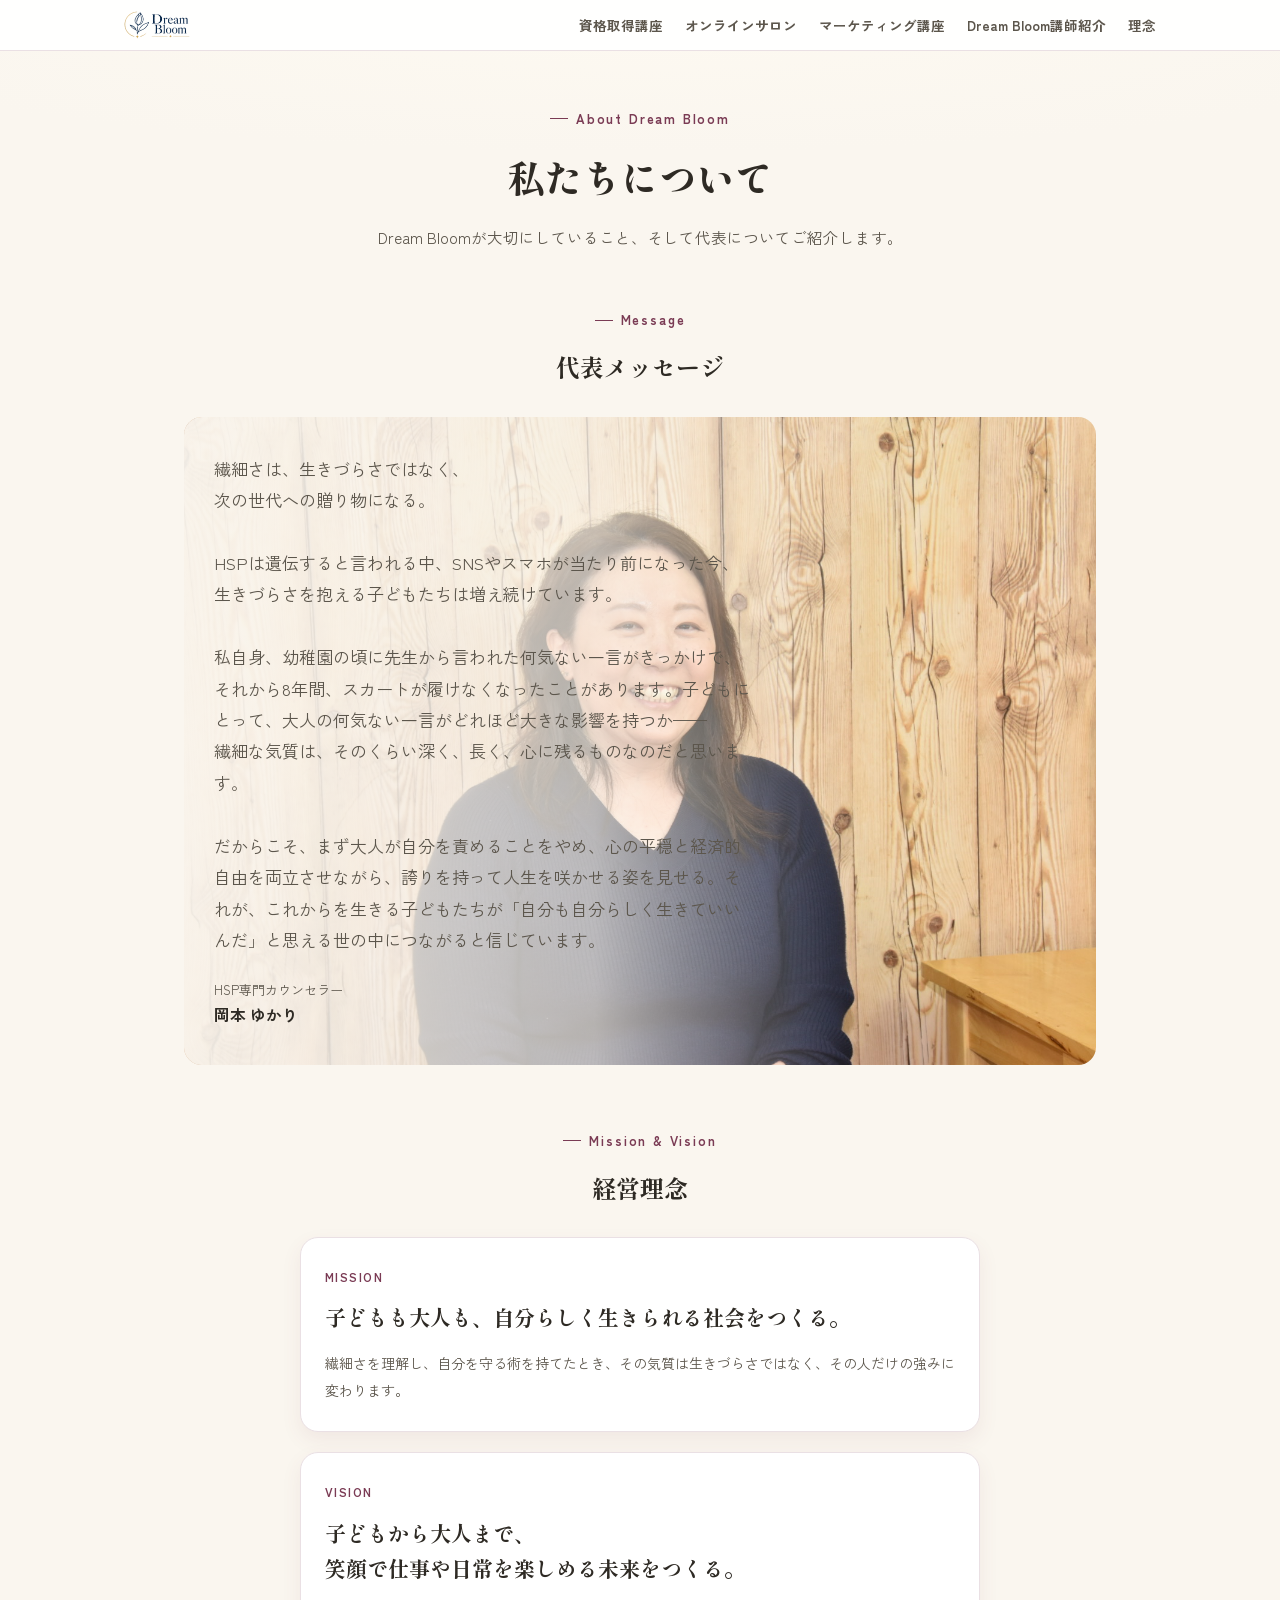
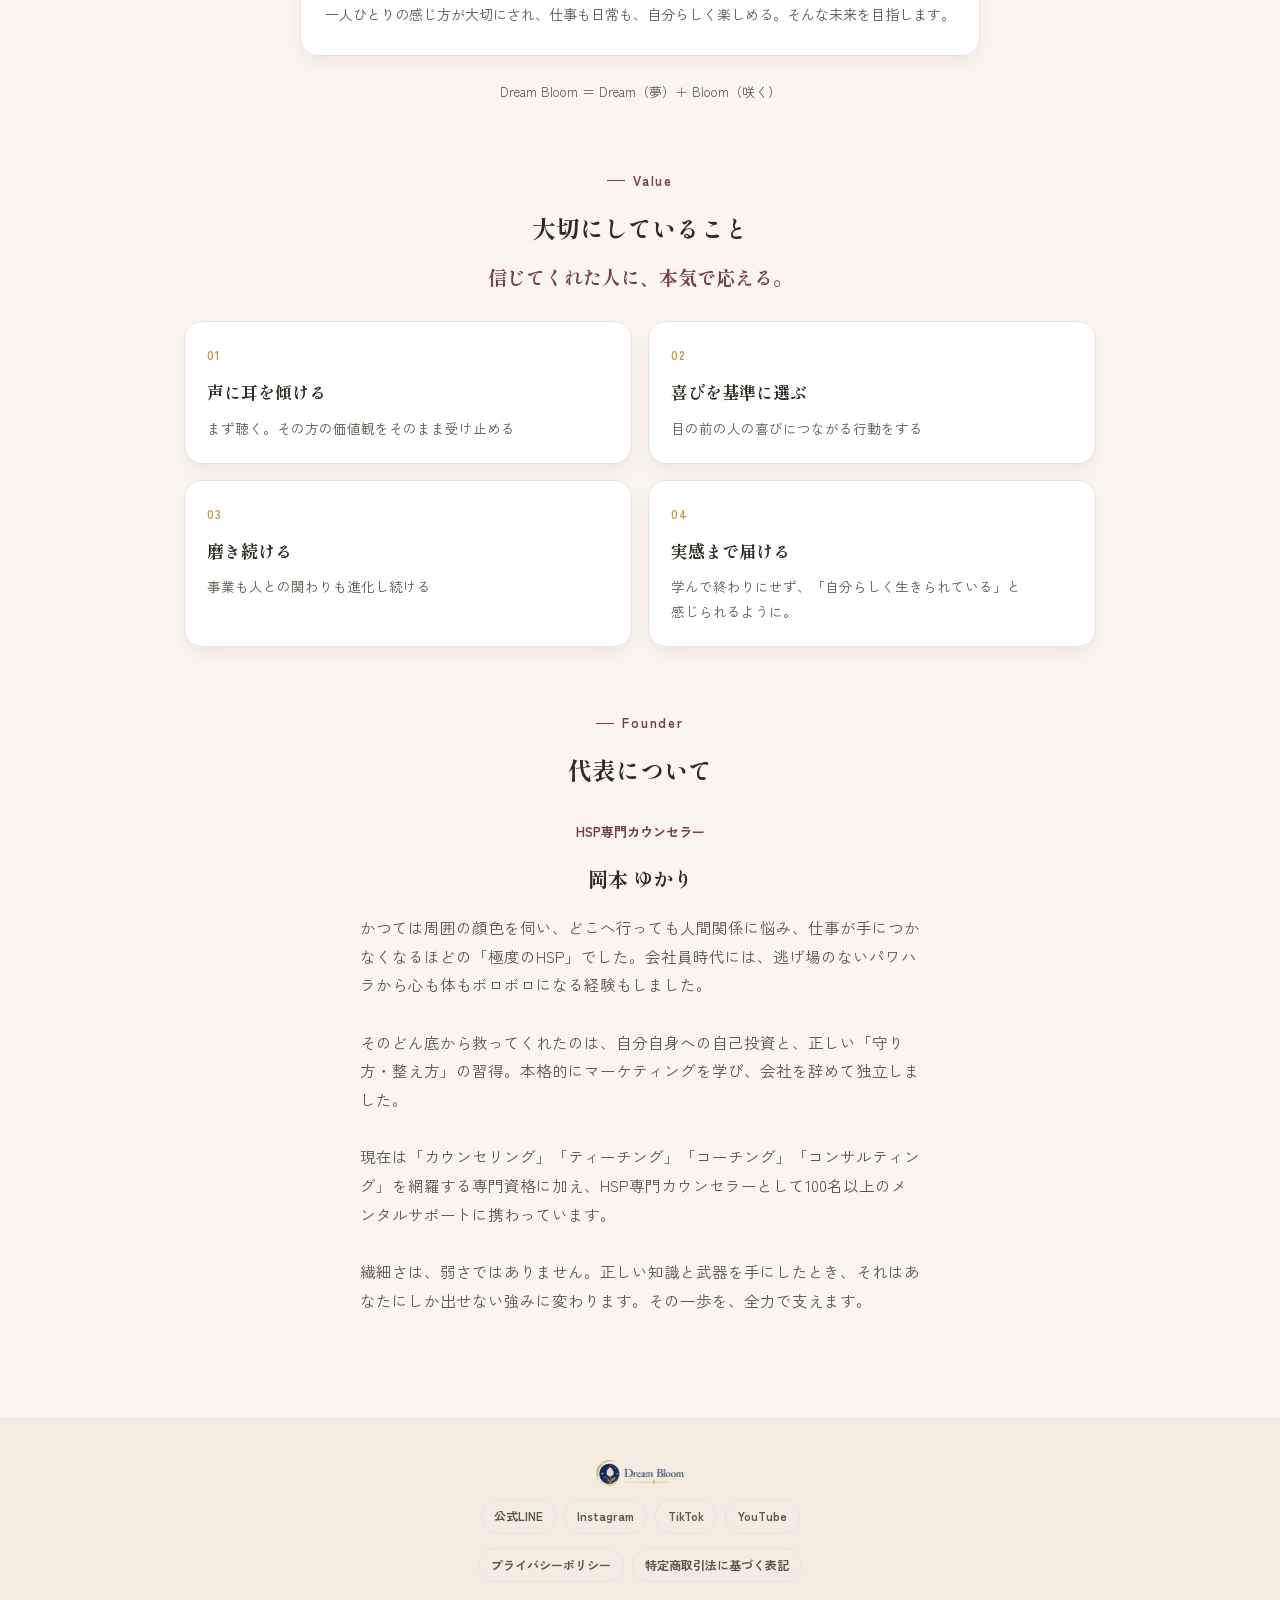
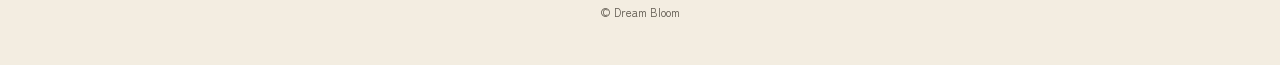
==== commit 69635b7f: "Add files via upload" ====
--- a/about/index.html
+++ b/about/index.html
@@ -41,7 +41,7 @@
   <div class="wrap">
     <div class="eyebrow center" style="justify-content:center;display:flex;">Message</div>
     <h2 class="section-title">代表メッセージ</h2>
-    <div class="photo-panel" style="background-image:url('../assets/img/photo-interior-1.jpg');">
+    <div class="photo-panel" style="background-image:url('../assets/img/founder-message-photo.jpg');background-position:center top;">
       <div class="panel-inner" style="max-width:600px;">
         <p class="lead" style="font-size:17px;text-align:left;margin:0;">
           繊細さは、生きづらさではなく、<br>次の世代への贈り物になる。<br><br>
@@ -115,7 +115,6 @@
     <div class="eyebrow center" style="justify-content:center;display:flex;">Founder</div>
     <h2 class="section-title">代表について</h2>
     <div style="display:flex;flex-direction:column;align-items:center;gap:16px;max-width:560px;margin:0 auto;text-align:center;">
-      <img class="instructor-photo" style="width:140px;height:140px;" src="../assets/img/founder-photo.jpg" alt="岡本ゆかり">
       <p style="margin:0;font-size:13px;font-weight:700;color:var(--rose-deep);">HSP専門カウンセラー</p>
       <h3 style="margin:0;font-size:20px;">岡本 ゆかり</h3>
       <p class="lead" style="margin:0;text-align:left;">
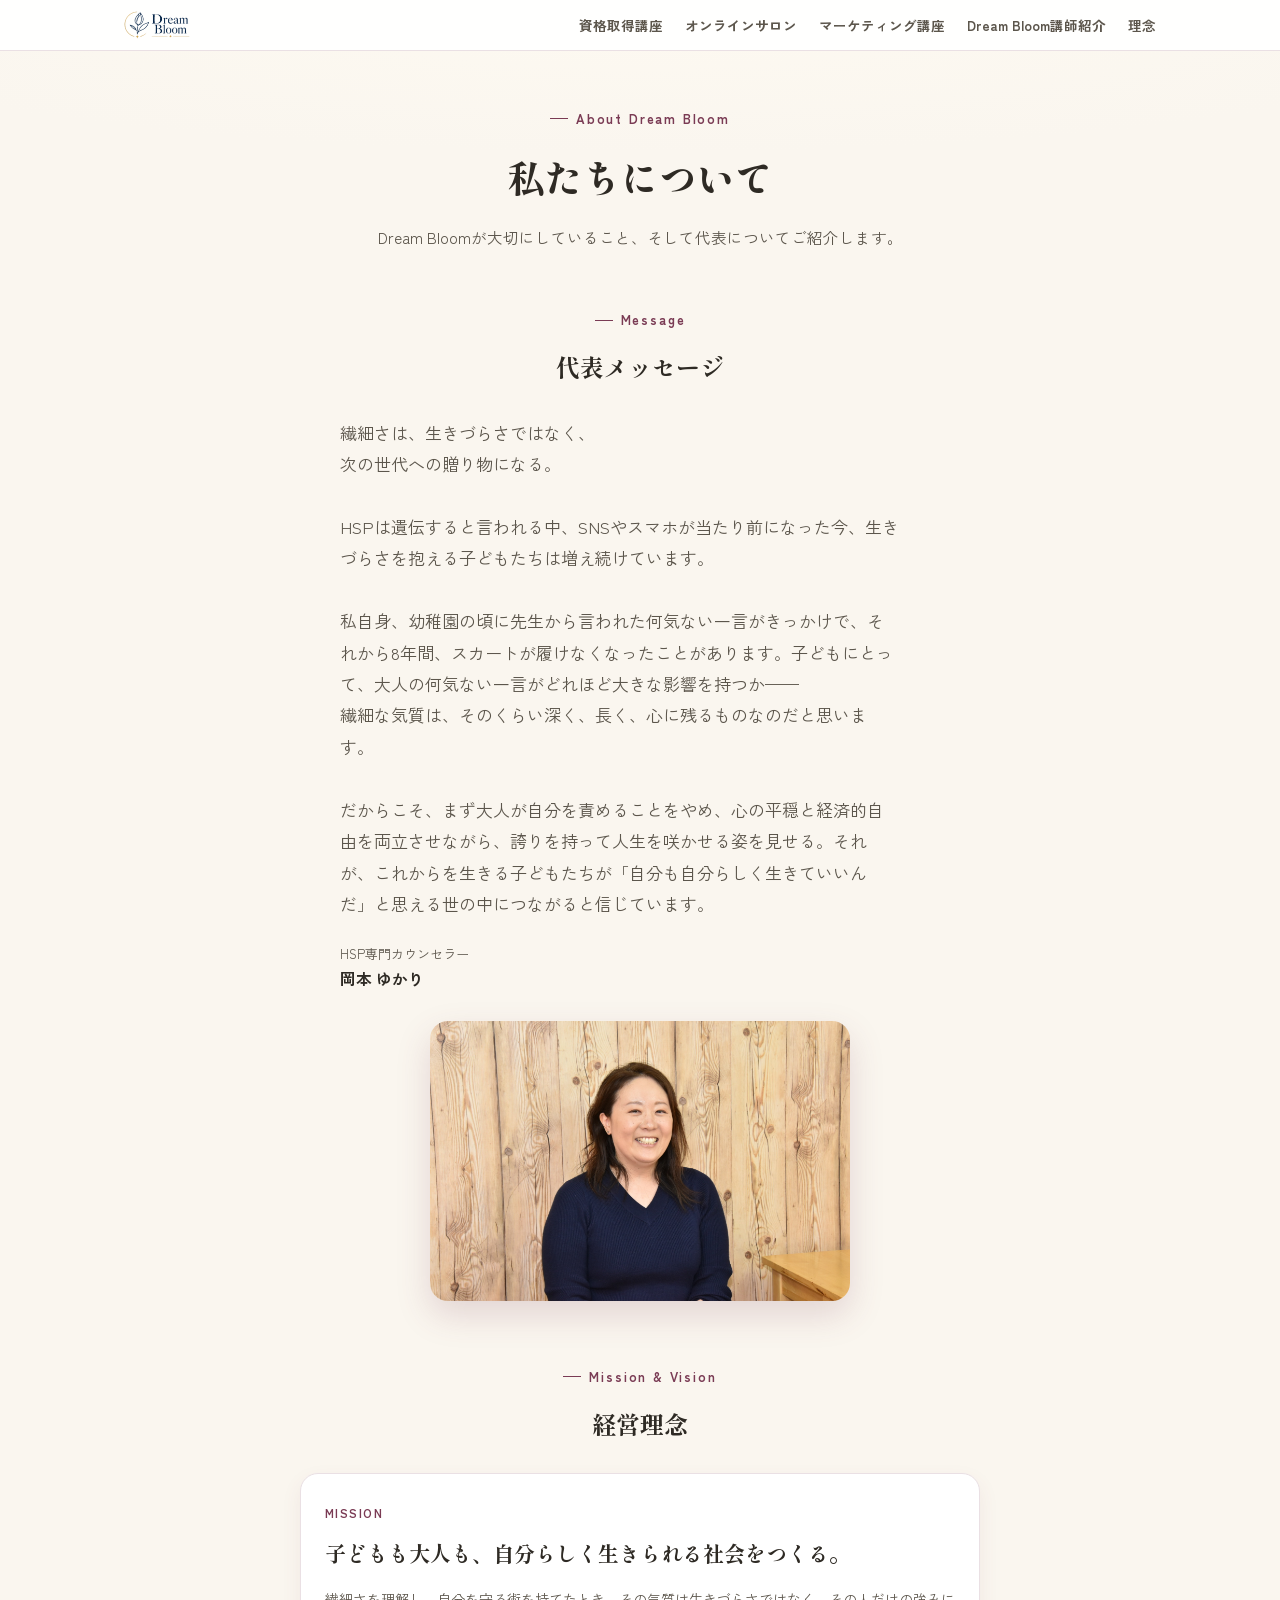
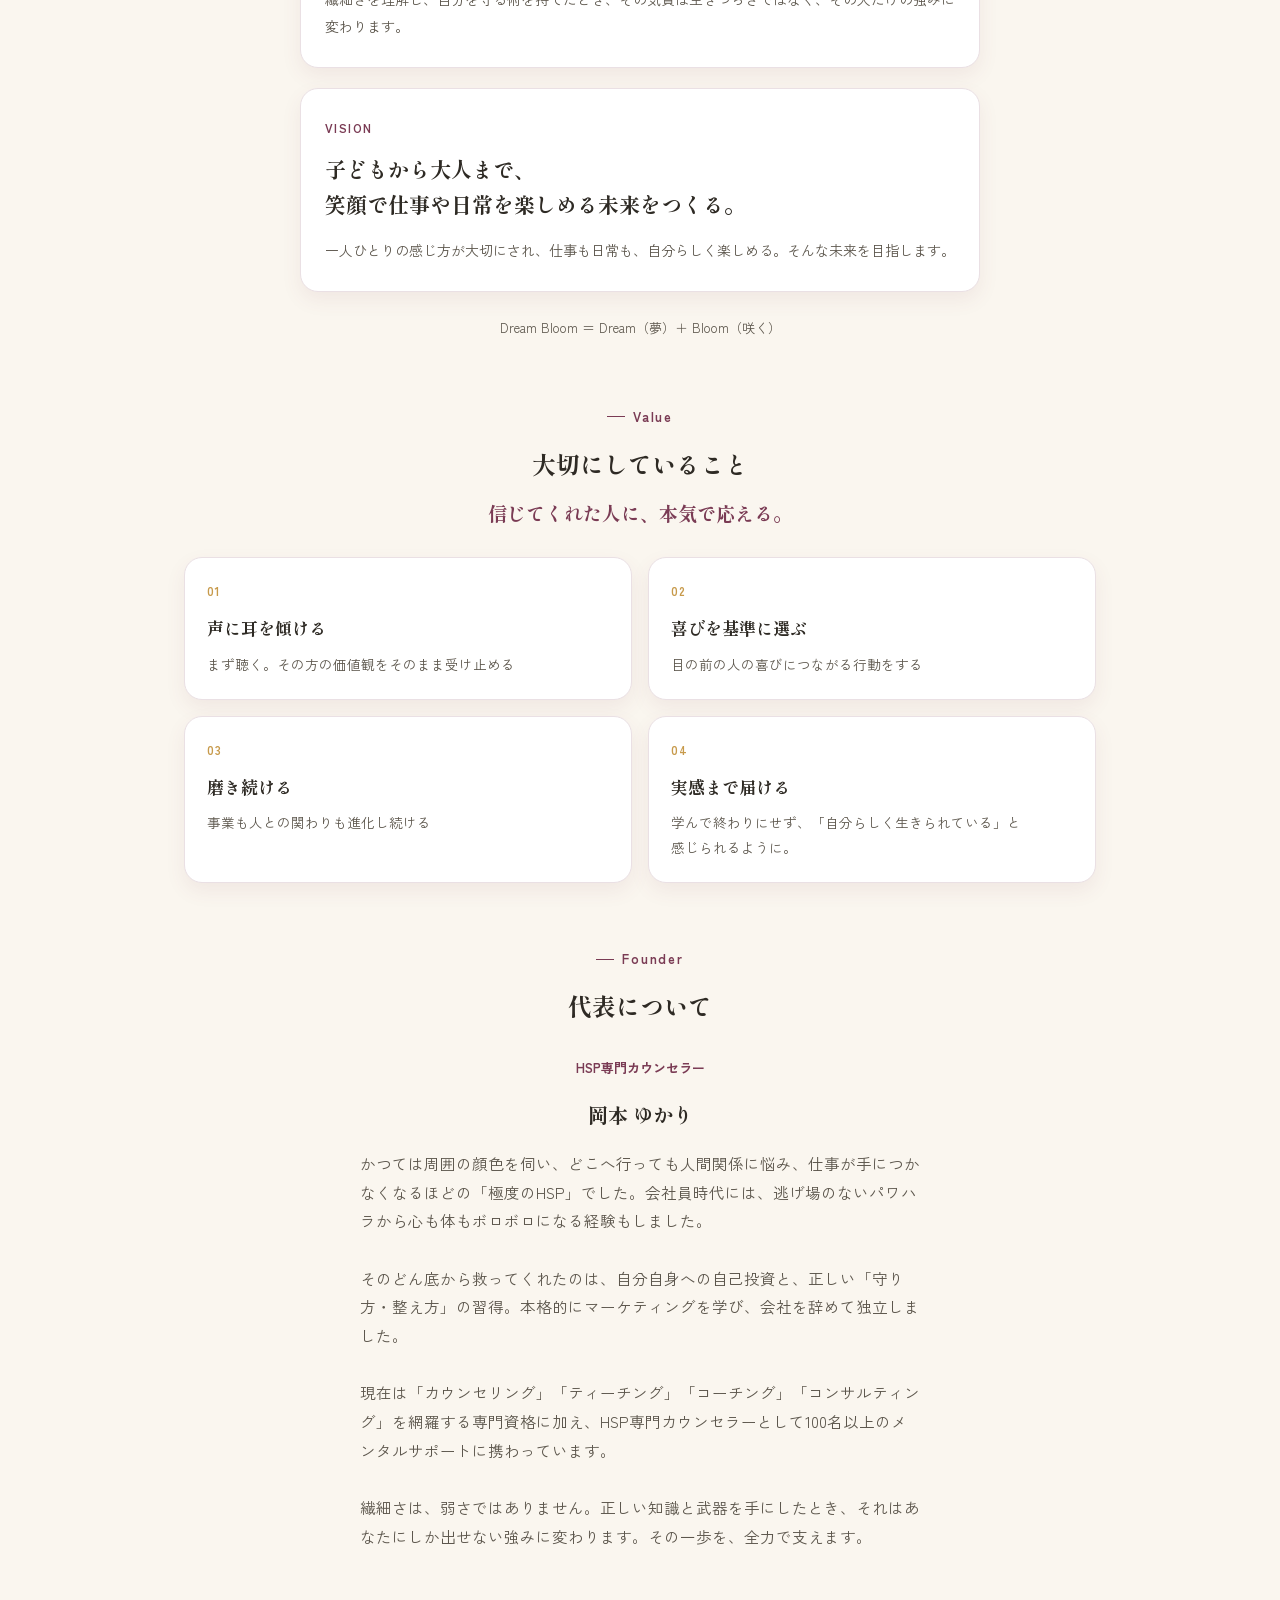
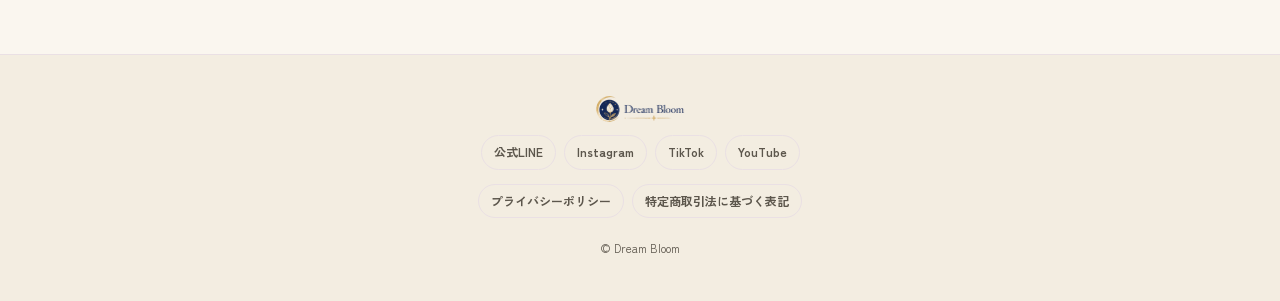
==== commit 6542af2d: "Add files via upload" ====
--- a/about/index.html
+++ b/about/index.html
@@ -41,18 +41,17 @@
   <div class="wrap">
     <div class="eyebrow center" style="justify-content:center;display:flex;">Message</div>
     <h2 class="section-title">代表メッセージ</h2>
-    <div class="photo-panel" style="background-image:url('../assets/img/founder-message-photo.jpg');background-position:center top;">
-      <div class="panel-inner" style="max-width:600px;">
-        <p class="lead" style="font-size:17px;text-align:left;margin:0;">
-          繊細さは、生きづらさではなく、<br>次の世代への贈り物になる。<br><br>
-          HSPは遺伝すると言われる中、SNSやスマホが当たり前になった今、生きづらさを抱える子どもたちは増え続けています。<br><br>
-          私自身、幼稚園の頃に先生から言われた何気ない一言がきっかけで、それから8年間、スカートが履けなくなったことがあります。子どもにとって、大人の何気ない一言がどれほど大きな影響を持つか——<br>繊細な気質は、そのくらい深く、長く、心に残るものなのだと思います。<br><br>
-          だからこそ、まず大人が自分を責めることをやめ、心の平穏と経済的自由を両立させながら、誇りを持って人生を咲かせる姿を見せる。それが、これからを生きる子どもたちが「自分も自分らしく生きていいんだ」と思える世の中につながると信じています。
-        </p>
-        <p style="margin:22px 0 0;text-align:left;font-size:13px;color:var(--ink-soft);line-height:1.8;">
-          HSP専門カウンセラー<br><strong style="font-size:15.5px;color:var(--ink);">岡本 ゆかり</strong>
-        </p>
-      </div>
+    <div style="max-width:600px;margin:0 auto;">
+      <p class="lead" style="font-size:17px;text-align:left;margin:0;">
+        繊細さは、生きづらさではなく、<br>次の世代への贈り物になる。<br><br>
+        HSPは遺伝すると言われる中、SNSやスマホが当たり前になった今、生きづらさを抱える子どもたちは増え続けています。<br><br>
+        私自身、幼稚園の頃に先生から言われた何気ない一言がきっかけで、それから8年間、スカートが履けなくなったことがあります。子どもにとって、大人の何気ない一言がどれほど大きな影響を持つか——<br>繊細な気質は、そのくらい深く、長く、心に残るものなのだと思います。<br><br>
+        だからこそ、まず大人が自分を責めることをやめ、心の平穏と経済的自由を両立させながら、誇りを持って人生を咲かせる姿を見せる。それが、これからを生きる子どもたちが「自分も自分らしく生きていいんだ」と思える世の中につながると信じています。
+      </p>
+      <p style="margin:22px 0 0;text-align:left;font-size:13px;color:var(--ink-soft);line-height:1.8;">
+        HSP専門カウンセラー<br><strong style="font-size:15.5px;color:var(--ink);">岡本 ゆかり</strong>
+      </p>
+      <img src="../assets/img/founder-message-photo.jpg" alt="岡本 ゆかり" style="display:block;width:100%;max-width:420px;height:auto;border-radius:var(--radius);margin:28px auto 0;box-shadow:0 14px 34px rgba(122,59,84,.18);">
     </div>
   </div>
 </section>
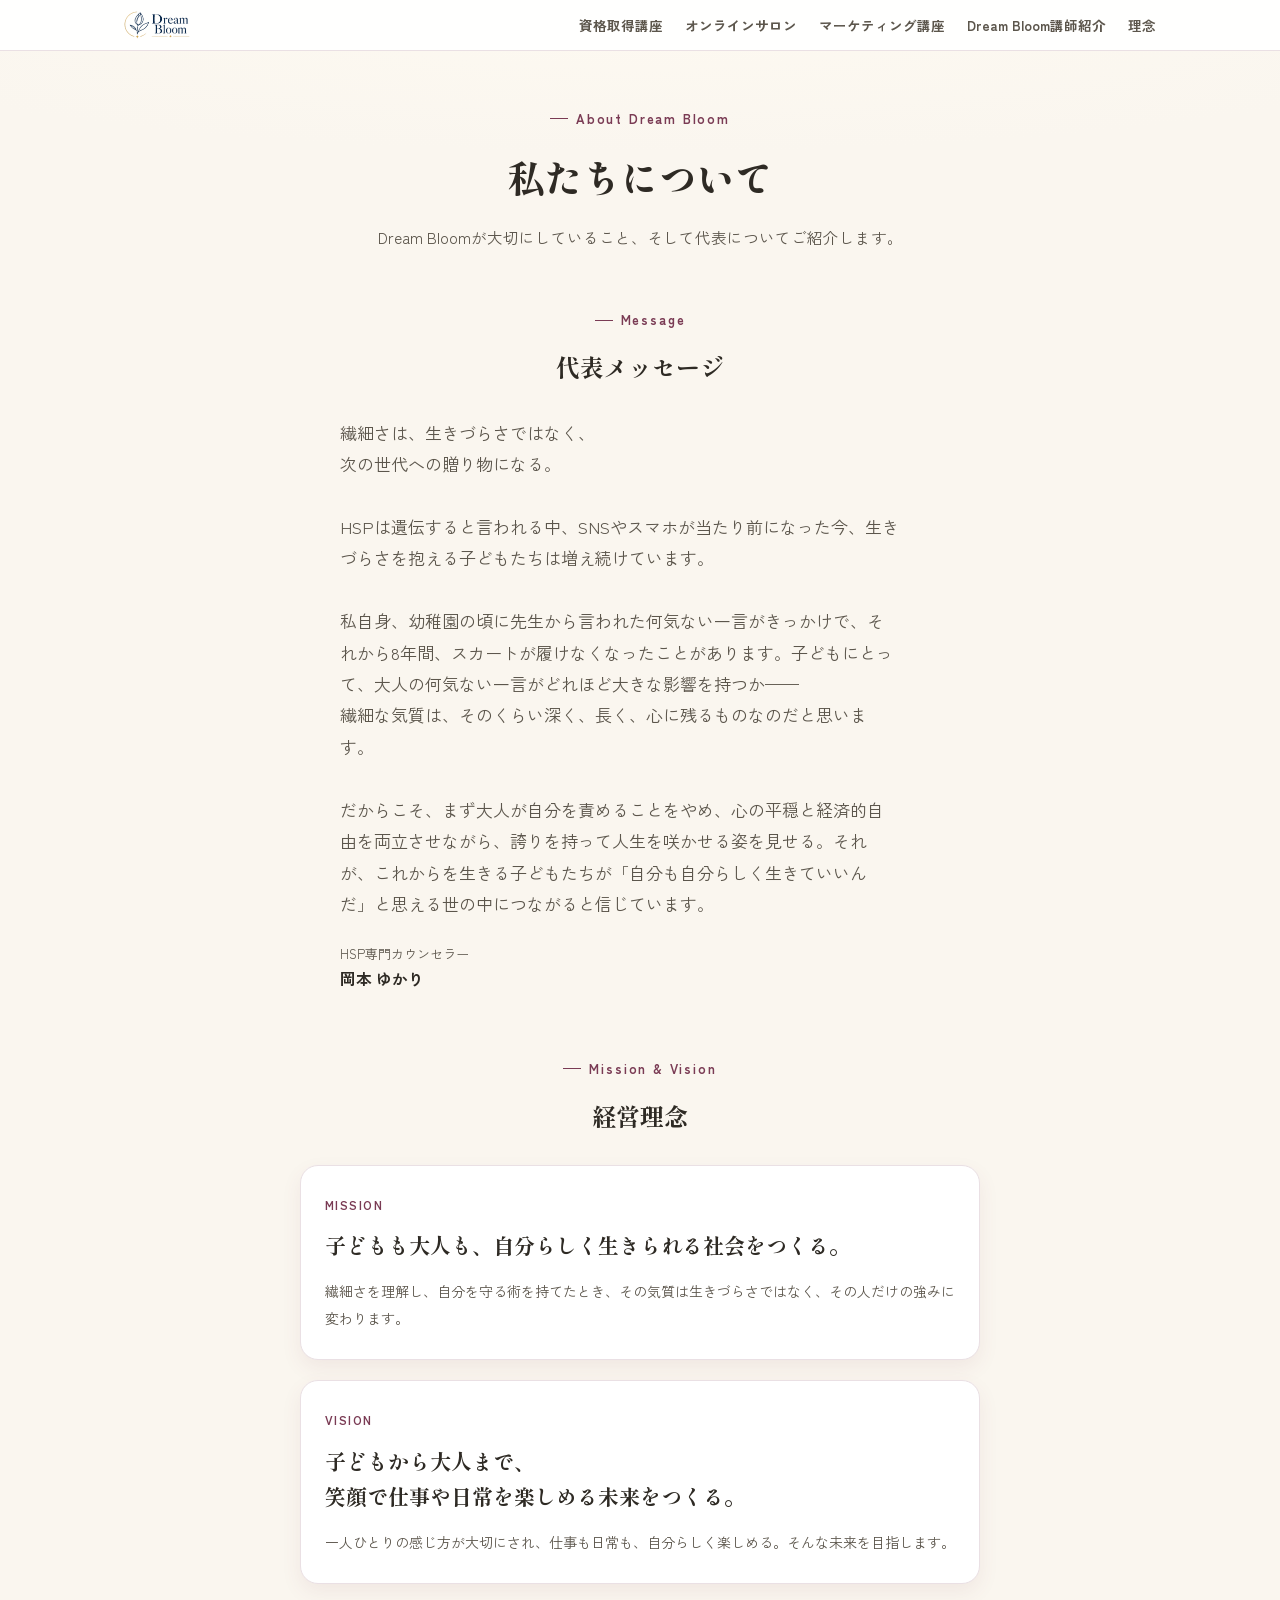
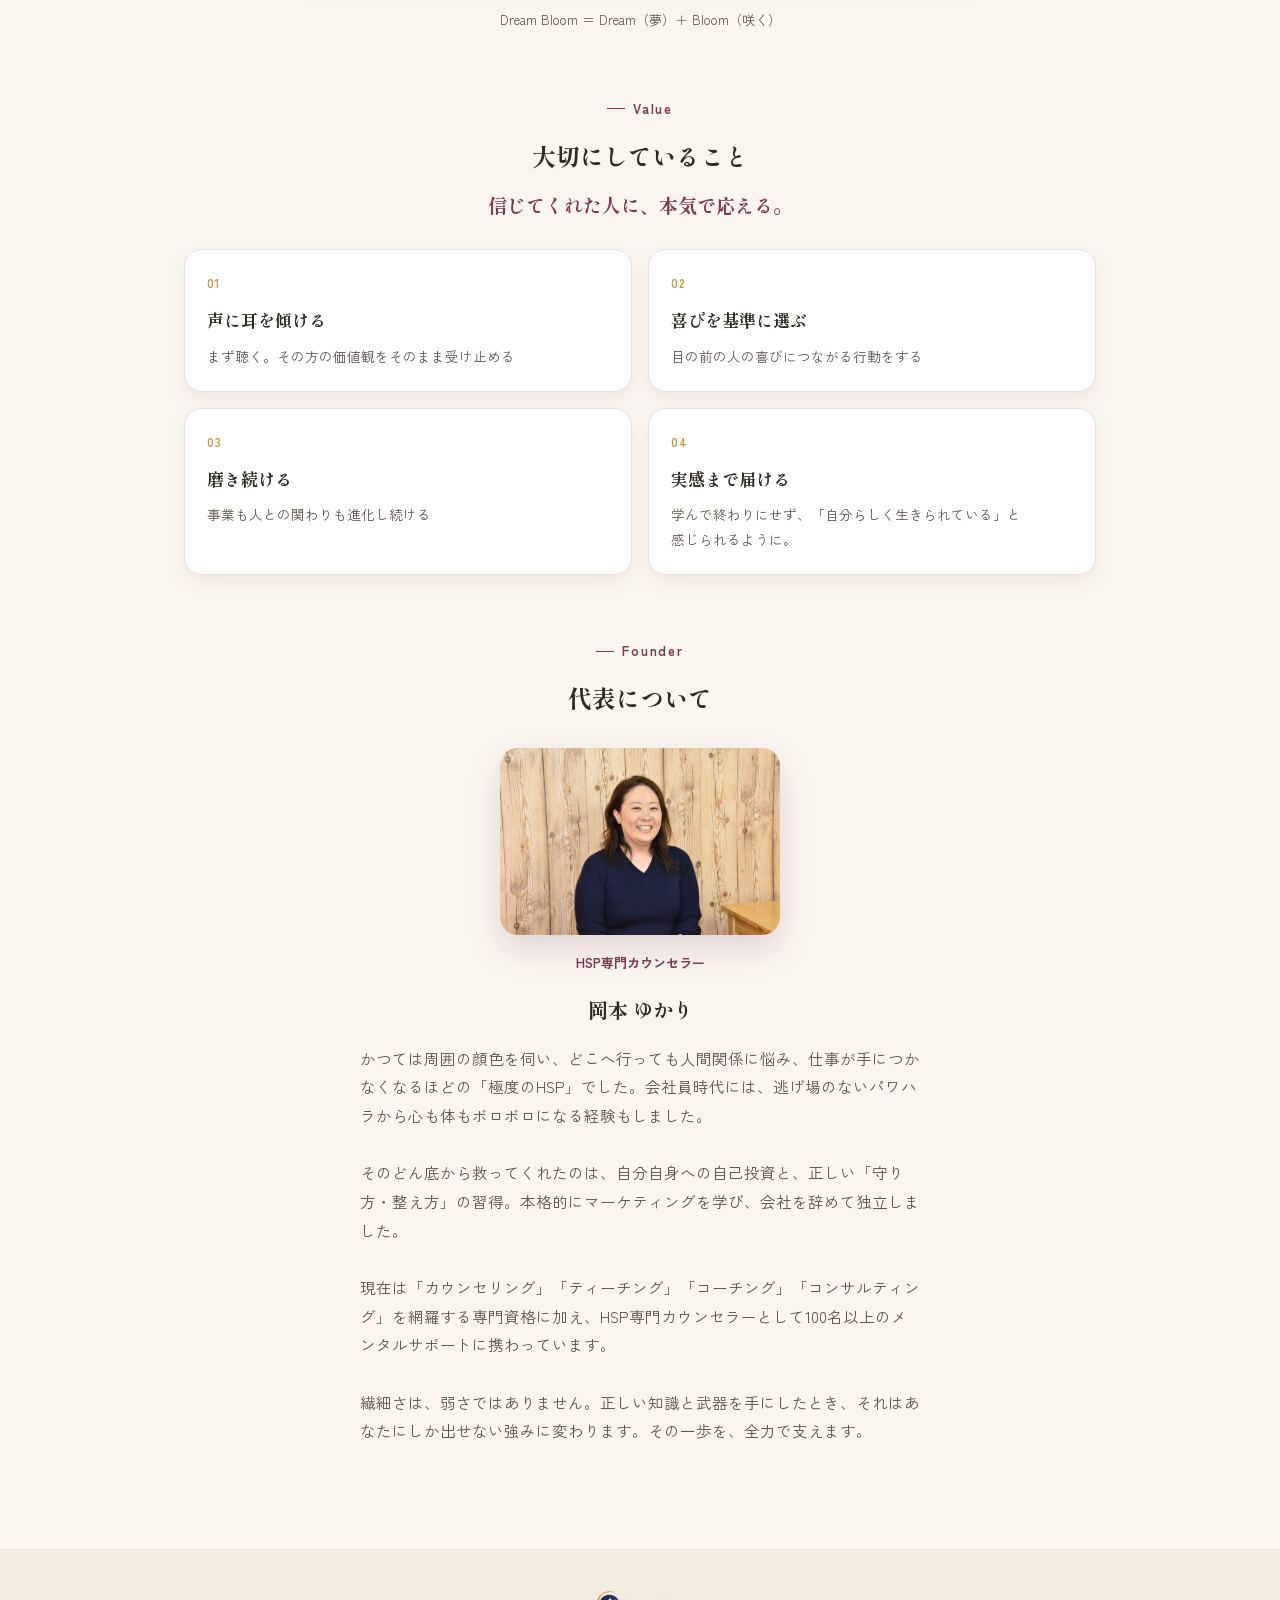
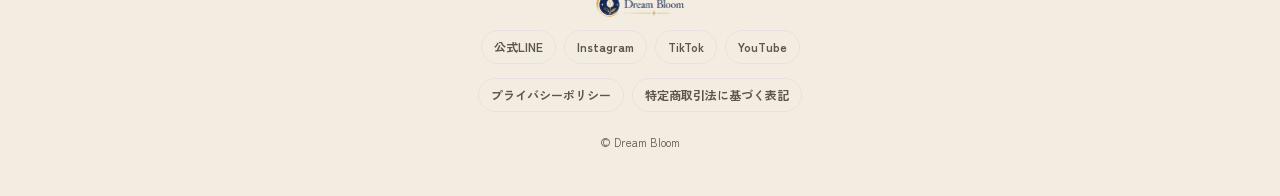
==== commit a5083667: "Add files via upload" ====
--- a/about/index.html
+++ b/about/index.html
@@ -51,7 +51,6 @@
       <p style="margin:22px 0 0;text-align:left;font-size:13px;color:var(--ink-soft);line-height:1.8;">
         HSP専門カウンセラー<br><strong style="font-size:15.5px;color:var(--ink);">岡本 ゆかり</strong>
       </p>
-      <img src="../assets/img/founder-message-photo.jpg" alt="岡本 ゆかり" style="display:block;width:100%;max-width:420px;height:auto;border-radius:var(--radius);margin:28px auto 0;box-shadow:0 14px 34px rgba(122,59,84,.18);">
     </div>
   </div>
 </section>
@@ -114,6 +113,7 @@
     <div class="eyebrow center" style="justify-content:center;display:flex;">Founder</div>
     <h2 class="section-title">代表について</h2>
     <div style="display:flex;flex-direction:column;align-items:center;gap:16px;max-width:560px;margin:0 auto;text-align:center;">
+      <img src="../assets/img/founder-message-photo.jpg" alt="岡本 ゆかり" style="display:block;width:100%;max-width:280px;height:auto;border-radius:var(--radius);box-shadow:0 14px 34px rgba(122,59,84,.18);">
       <p style="margin:0;font-size:13px;font-weight:700;color:var(--rose-deep);">HSP専門カウンセラー</p>
       <h3 style="margin:0;font-size:20px;">岡本 ゆかり</h3>
       <p class="lead" style="margin:0;text-align:left;">
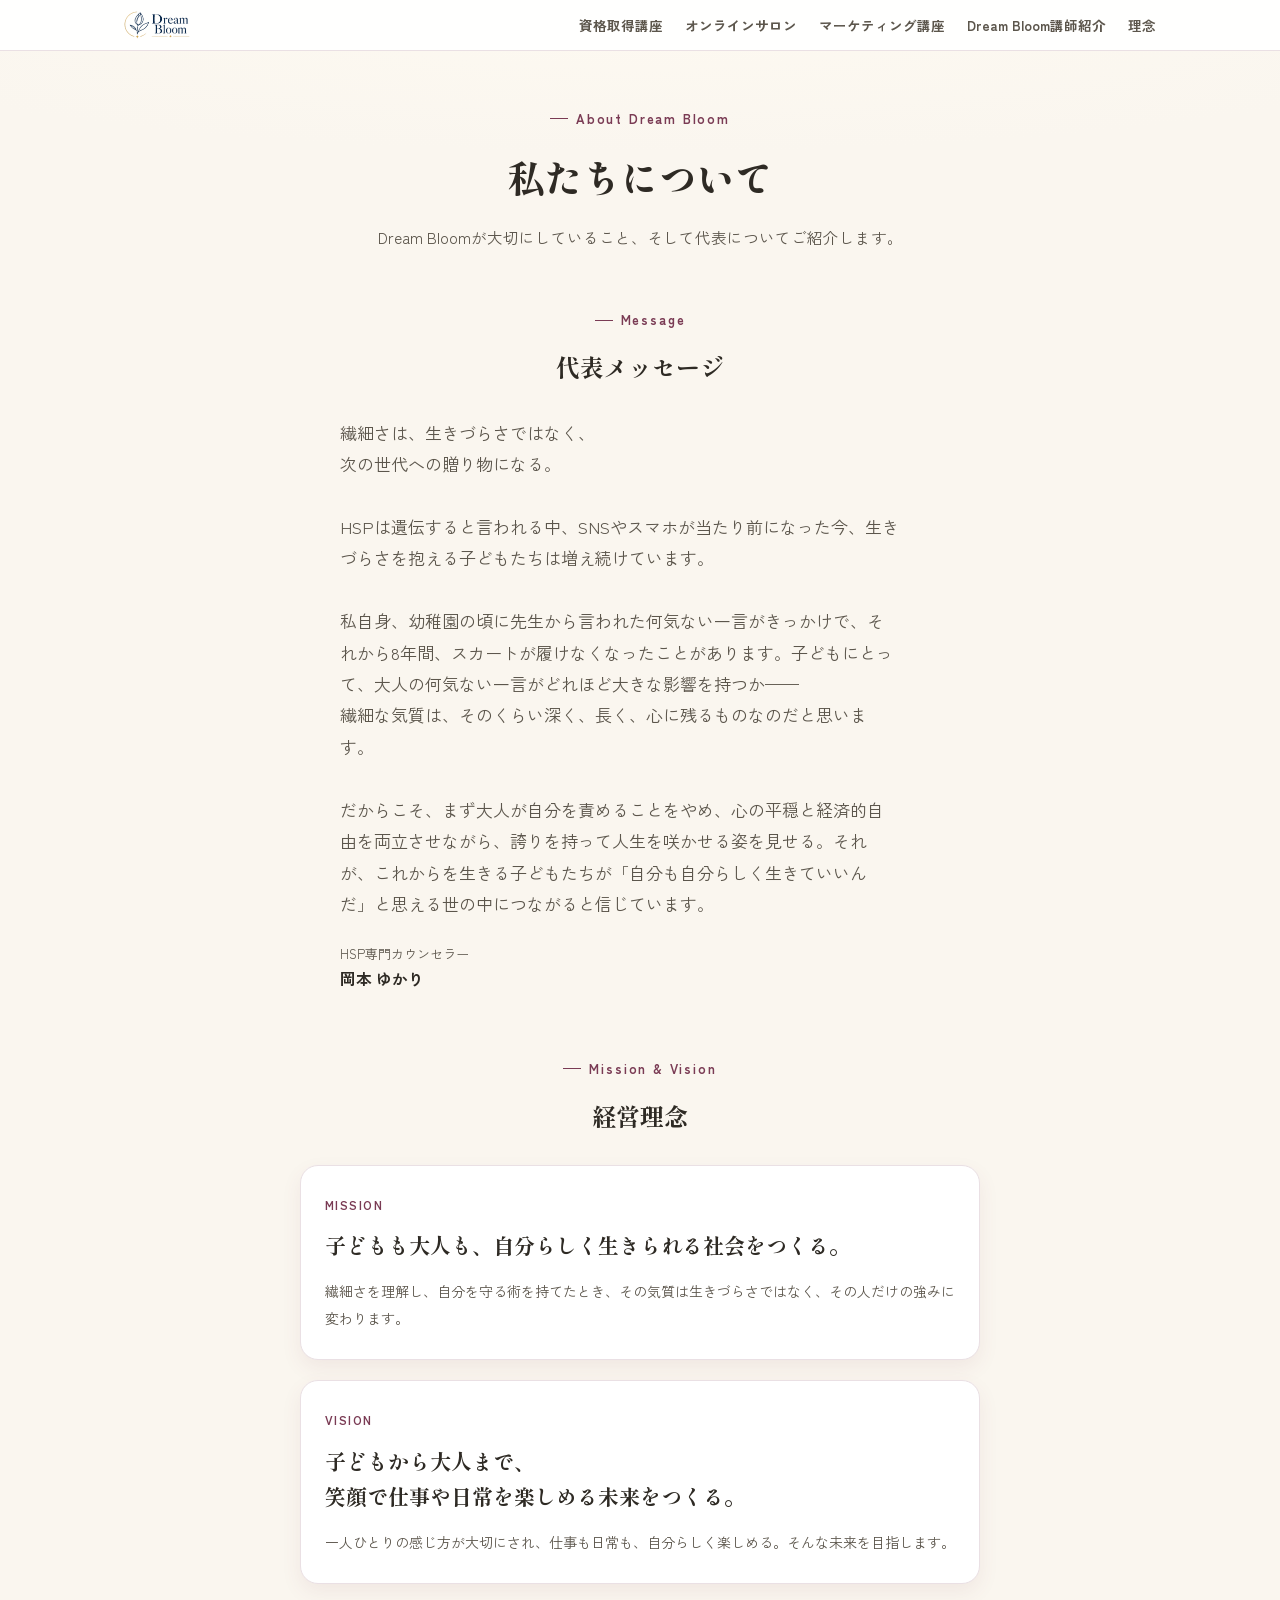
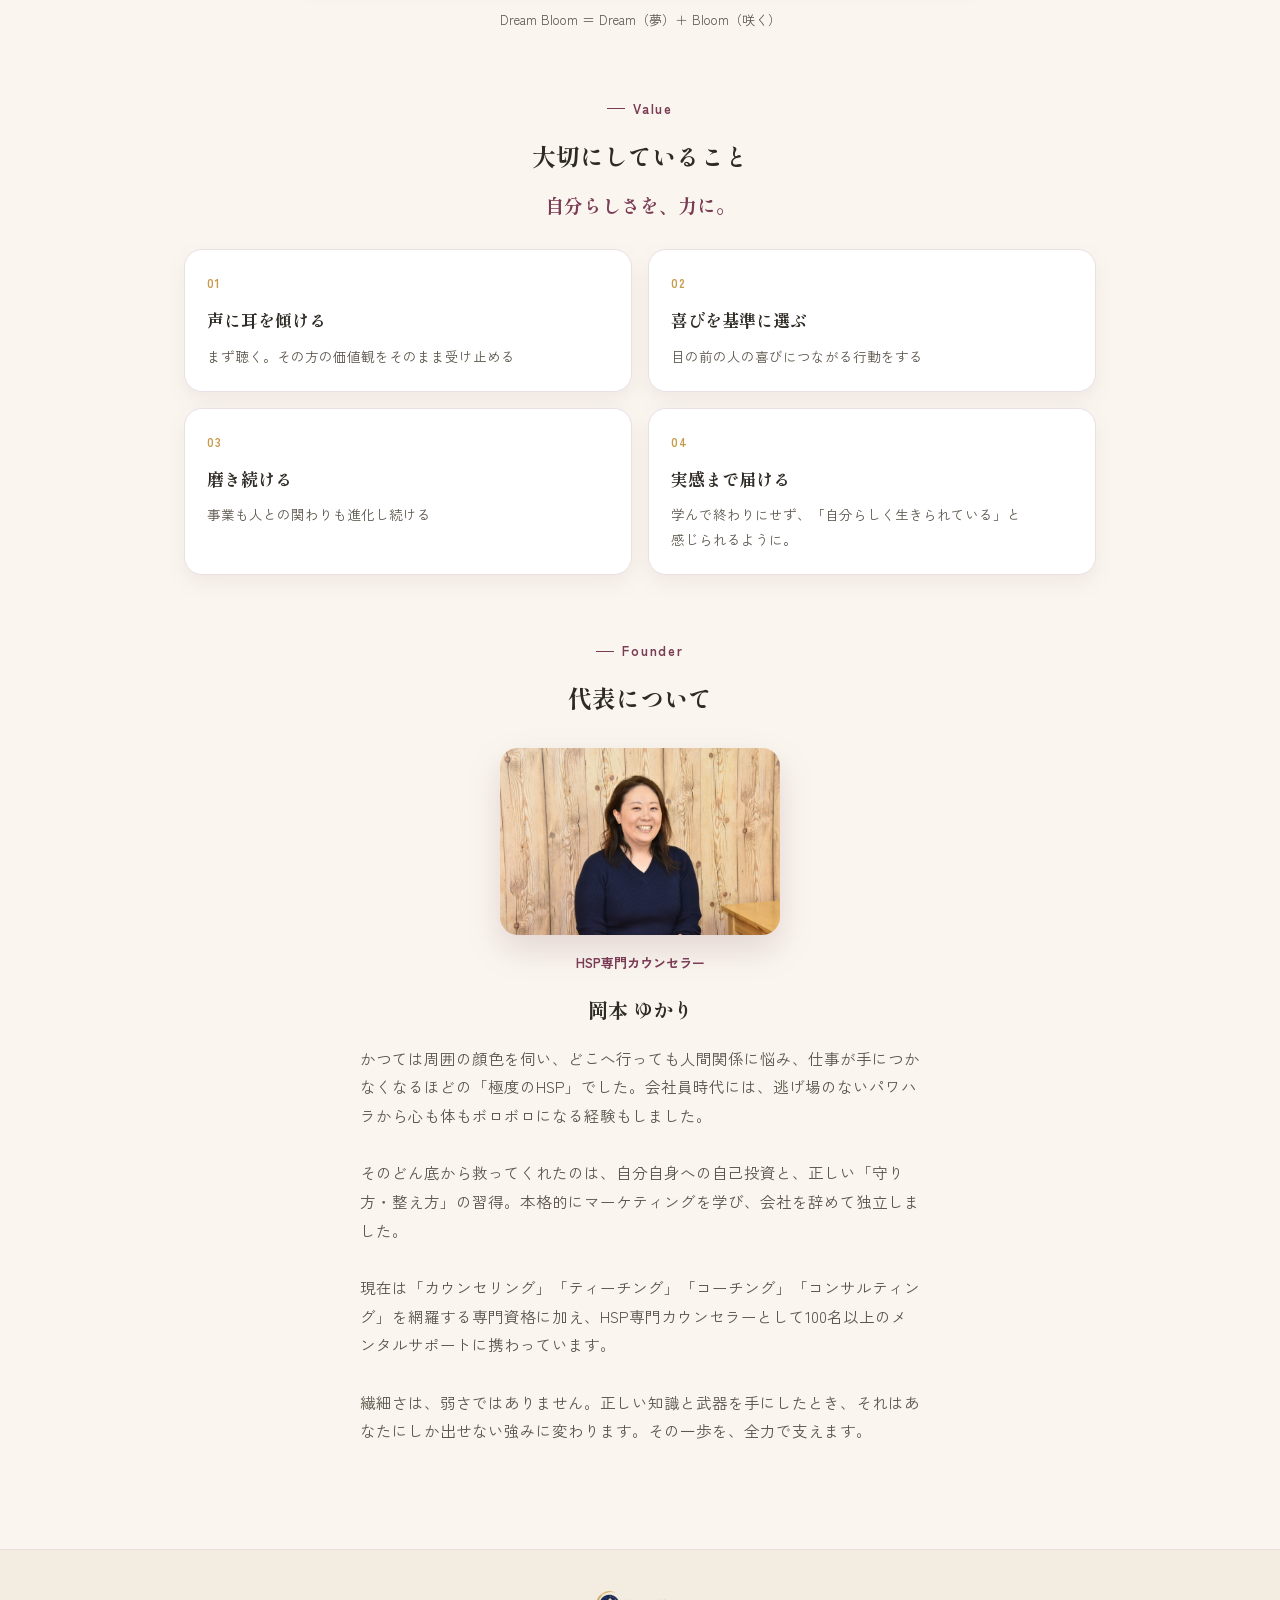
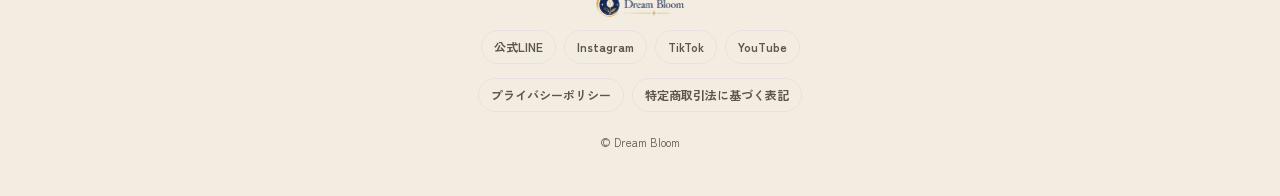
==== commit 838ca9aa: "Add files via upload" ====
--- a/about/index.html
+++ b/about/index.html
@@ -1,148 +1,148 @@
-<!DOCTYPE html>
-<html lang="ja">
-<head>
-<meta charset="UTF-8">
-<meta name="viewport" content="width=device-width, initial-scale=1.0">
-<title>私たちについて | Dream Bloom</title>
-<link rel="preconnect" href="https://fonts.googleapis.com">
-<link rel="preconnect" href="https://fonts.gstatic.com" crossorigin>
-<link href="https://fonts.googleapis.com/css2?family=Shippori+Mincho:wght@500;600;800&family=Zen+Kaku+Gothic+New:wght@400;500;700&display=swap" rel="stylesheet">
-<link rel="stylesheet" href="../assets/css/style.css">
-</head>
-<body>
-
-<header class="site-header">
-  <div class="wrap">
-    <a class="brand" href="../index.html"><img class="logo-header" src="../assets/img/logo-header.png" alt="Dream Bloom"></a>
-    <nav class="main-nav">
-      <ul>
-        <li><a href="../courses/index.html">資格取得講座</a></li>
-        <li><a href="https://dream-bloom.netlify.app/" target="_blank" rel="noopener">オンラインサロン</a></li>
-        <li><a href="../index.html#marketing">マーケティング講座</a></li>
-        <li><a href="../instructors/index.html">Dream Bloom講師紹介</a></li>
-        <li><a href="index.html">理念</a></li>
-      </ul>
-    </nav>
-    <button class="nav-toggle" onclick="this.closest('.site-header').classList.toggle('nav-open')" aria-label="メニューを開く">
-      <svg viewBox="0 0 24 24" fill="none" xmlns="http://www.w3.org/2000/svg"><path d="M3 6h18M3 12h18M3 18h18" stroke="#2E2A24" stroke-width="2" stroke-linecap="round"/></svg>
-    </button>
-  </div>
-</header>
-
-<section class="hero">
-  <div class="wrap">
-    <div class="eyebrow">About Dream Bloom</div>
-    <h1>私たちについて</h1>
-    <p class="lead">Dream Bloomが大切にしていること、そして代表についてご紹介します。</p>
-  </div>
-</section>
-
-<section class="section" style="padding-top:0;">
-  <div class="wrap">
-    <div class="eyebrow center" style="justify-content:center;display:flex;">Message</div>
-    <h2 class="section-title">代表メッセージ</h2>
-    <div style="max-width:600px;margin:0 auto;">
-      <p class="lead" style="font-size:17px;text-align:left;margin:0;">
-        繊細さは、生きづらさではなく、<br>次の世代への贈り物になる。<br><br>
-        HSPは遺伝すると言われる中、SNSやスマホが当たり前になった今、生きづらさを抱える子どもたちは増え続けています。<br><br>
-        私自身、幼稚園の頃に先生から言われた何気ない一言がきっかけで、それから8年間、スカートが履けなくなったことがあります。子どもにとって、大人の何気ない一言がどれほど大きな影響を持つか——<br>繊細な気質は、そのくらい深く、長く、心に残るものなのだと思います。<br><br>
-        だからこそ、まず大人が自分を責めることをやめ、心の平穏と経済的自由を両立させながら、誇りを持って人生を咲かせる姿を見せる。それが、これからを生きる子どもたちが「自分も自分らしく生きていいんだ」と思える世の中につながると信じています。
-      </p>
-      <p style="margin:22px 0 0;text-align:left;font-size:13px;color:var(--ink-soft);line-height:1.8;">
-        HSP専門カウンセラー<br><strong style="font-size:15.5px;color:var(--ink);">岡本 ゆかり</strong>
-      </p>
-    </div>
-  </div>
-</section>
-
-<section class="section" style="padding-top:0;">
-  <div class="wrap">
-    <div class="eyebrow center" style="justify-content:center;display:flex;">Mission &amp; Vision</div>
-    <h2 class="section-title">経営理念</h2>
-    <div style="max-width:680px;margin:0 auto;display:flex;flex-direction:column;gap:20px;">
-
-      <div style="background:#fff;border:1px solid var(--line);border-radius:var(--radius);padding:28px 24px;box-shadow:0 8px 20px rgba(122,59,84,.08);">
-        <div style="font-size:12px;letter-spacing:.12em;font-weight:700;color:var(--rose-deep);margin-bottom:12px;">MISSION</div>
-        <p style="font-family:'Shippori Mincho',serif;font-weight:700;font-size:clamp(17px,4.8vw,21px);line-height:1.7;margin:0 0 14px;"><span style="white-space:nowrap;">子どもも大人も、</span><span style="white-space:nowrap;">自分らしく</span><span style="white-space:nowrap;">生きられる社会をつくる。</span></p>
-        <p style="margin:0;font-size:14px;line-height:1.9;color:var(--ink-soft);">繊細さを理解し、自分を守る術を持てたとき、その気質は生きづらさではなく、その人だけの強みに変わります。</p>
-      </div>
-
-      <div style="background:#fff;border:1px solid var(--line);border-radius:var(--radius);padding:28px 24px;box-shadow:0 8px 20px rgba(122,59,84,.08);">
-        <div style="font-size:12px;letter-spacing:.12em;font-weight:700;color:var(--rose-deep);margin-bottom:12px;">VISION</div>
-        <p style="font-family:'Shippori Mincho',serif;font-weight:700;font-size:clamp(17px,4.8vw,21px);line-height:1.7;margin:0 0 14px;">子どもから大人まで、<br><span style="white-space:nowrap;">笑顔で仕事や日常を</span><span style="white-space:nowrap;">楽しめる未来をつくる。</span></p>
-        <p style="margin:0;font-size:14px;line-height:1.9;color:var(--ink-soft);">一人ひとりの感じ方が大切にされ、仕事も日常も、自分らしく楽しめる。そんな未来を目指します。</p>
-      </div>
-
-      <p style="text-align:center;font-size:13px;color:var(--ink-soft);margin:4px 0 0;">Dream Bloom ＝ Dream（夢）＋ Bloom（咲く）</p>
-    </div>
-  </div>
-</section>
-
-<section class="section" style="padding-top:0;">
-  <div class="wrap">
-    <div class="eyebrow center" style="justify-content:center;display:flex;">Value</div>
-    <h2 class="section-title">大切にしていること</h2>
-    <p style="text-align:center;font-family:'Shippori Mincho',serif;font-weight:700;font-size:clamp(16px,4.4vw,19px);line-height:1.7;color:var(--rose-deep);margin:-16px 0 28px;">信じてくれた人に、本気で応える。</p>
-    <div class="item-grid">
-      <div class="item-card">
-        <div style="font-size:12px;letter-spacing:.1em;font-weight:700;color:var(--gold);">01</div>
-        <h3>声に耳を傾ける</h3>
-        <p><span style="white-space:nowrap;">まず聴く。</span><span style="white-space:nowrap;">その方の価値観を</span><span style="white-space:nowrap;">そのまま受け止める</span></p>
-      </div>
-      <div class="item-card">
-        <div style="font-size:12px;letter-spacing:.1em;font-weight:700;color:var(--gold);">02</div>
-        <h3>喜びを基準に選ぶ</h3>
-        <p><span style="white-space:nowrap;">目の前の人の</span><span style="white-space:nowrap;">喜びにつながる行動をする</span></p>
-      </div>
-      <div class="item-card">
-        <div style="font-size:12px;letter-spacing:.1em;font-weight:700;color:var(--gold);">03</div>
-        <h3>磨き続ける</h3>
-        <p><span style="white-space:nowrap;">事業も人との関わりも</span><span style="white-space:nowrap;">進化し続ける</span></p>
-      </div>
-      <div class="item-card">
-        <div style="font-size:12px;letter-spacing:.1em;font-weight:700;color:var(--gold);">04</div>
-        <h3>実感まで届ける</h3>
-        <p><span style="white-space:nowrap;">学んで終わりにせず、</span><span style="white-space:nowrap;">「自分らしく生きられている」と</span><span style="white-space:nowrap;">感じられるように。</span></p>
-      </div>
-    </div>
-  </div>
-</section>
-
-<section class="section" style="padding-top:0;">
-  <div class="wrap">
-    <div class="eyebrow center" style="justify-content:center;display:flex;">Founder</div>
-    <h2 class="section-title">代表について</h2>
-    <div style="display:flex;flex-direction:column;align-items:center;gap:16px;max-width:560px;margin:0 auto;text-align:center;">
-      <img src="../assets/img/founder-message-photo.jpg" alt="岡本 ゆかり" style="display:block;width:100%;max-width:280px;height:auto;border-radius:var(--radius);box-shadow:0 14px 34px rgba(122,59,84,.18);">
-      <p style="margin:0;font-size:13px;font-weight:700;color:var(--rose-deep);">HSP専門カウンセラー</p>
-      <h3 style="margin:0;font-size:20px;">岡本 ゆかり</h3>
-      <p class="lead" style="margin:0;text-align:left;">
-        かつては周囲の顔色を伺い、どこへ行っても人間関係に悩み、仕事が手につかなくなるほどの「極度のHSP」でした。会社員時代には、逃げ場のないパワハラから心も体もボロボロになる経験もしました。<br><br>
-        そのどん底から救ってくれたのは、自分自身への自己投資と、正しい「守り方・整え方」の習得。本格的にマーケティングを学び、会社を辞めて独立しました。<br><br>
-        現在は「カウンセリング」「ティーチング」「コーチング」「コンサルティング」を網羅する専門資格に加え、HSP専門カウンセラーとして100名以上のメンタルサポートに携わっています。<br><br>
-        繊細さは、弱さではありません。正しい知識と武器を手にしたとき、それはあなたにしか出せない強みに変わります。その一歩を、全力で支えます。
-      </p>
-    </div>
-  </div>
-</section>
-
-<footer class="site-footer">
-  <div class="wrap">
-    <a class="brand" href="../index.html"><img class="logo-footer" src="../assets/img/logo-footer.png" alt="Dream Bloom"></a>
-    <div class="sns-row">
-      <a href="https://whnays3u.autosns.app/line" target="_blank" rel="noopener">公式LINE</a>
-      <a href="https://www.instagram.com/yukari_hsp?igsh=MWVzdm12b2xmYW96aA%3D%3D&utm_source=qr" target="_blank" rel="noopener">Instagram</a>
-      <a href="https://www.tiktok.com/@yukari_hsp?_r=1&_t=ZS-98jpUmoWi17" target="_blank" rel="noopener">TikTok</a>
-      <a href="https://youtube.com/@yukari_hsp?si=HbhXs6TEl4zDirAj" target="_blank" rel="noopener">YouTube</a>
-    </div>
-    <div class="sns-row" style="margin-top:2px;">
-      <a href="../legal/index.html#privacy">プライバシーポリシー</a>
-      <a href="../legal/index.html#tokushoho">特定商取引法に基づく表記</a>
-    </div>
-    <small>&copy; Dream Bloom</small>
-  </div>
-</footer>
-
-</body>
-</html>
-
+<!DOCTYPE html>
+<html lang="ja">
+<head>
+<meta charset="UTF-8">
+<meta name="viewport" content="width=device-width, initial-scale=1.0">
+<title>私たちについて | Dream Bloom</title>
+<link rel="preconnect" href="https://fonts.googleapis.com">
+<link rel="preconnect" href="https://fonts.gstatic.com" crossorigin>
+<link href="https://fonts.googleapis.com/css2?family=Shippori+Mincho:wght@500;600;800&family=Zen+Kaku+Gothic+New:wght@400;500;700&display=swap" rel="stylesheet">
+<link rel="stylesheet" href="../assets/css/style.css">
+</head>
+<body>
+
+<header class="site-header">
+  <div class="wrap">
+    <a class="brand" href="../index.html"><img class="logo-header" src="../assets/img/logo-header.png" alt="Dream Bloom"></a>
+    <nav class="main-nav">
+      <ul>
+        <li><a href="../courses/index.html">資格取得講座</a></li>
+        <li><a href="https://dream-bloom.netlify.app/" target="_blank" rel="noopener">オンラインサロン</a></li>
+        <li><a href="../index.html#marketing">マーケティング講座</a></li>
+        <li><a href="../instructors/index.html">Dream Bloom講師紹介</a></li>
+        <li><a href="index.html">理念</a></li>
+      </ul>
+    </nav>
+    <button class="nav-toggle" onclick="this.closest('.site-header').classList.toggle('nav-open')" aria-label="メニューを開く">
+      <svg viewBox="0 0 24 24" fill="none" xmlns="http://www.w3.org/2000/svg"><path d="M3 6h18M3 12h18M3 18h18" stroke="#2E2A24" stroke-width="2" stroke-linecap="round"/></svg>
+    </button>
+  </div>
+</header>
+
+<section class="hero">
+  <div class="wrap">
+    <div class="eyebrow">About Dream Bloom</div>
+    <h1>私たちについて</h1>
+    <p class="lead">Dream Bloomが大切にしていること、そして代表についてご紹介します。</p>
+  </div>
+</section>
+
+<section class="section" style="padding-top:0;">
+  <div class="wrap">
+    <div class="eyebrow center" style="justify-content:center;display:flex;">Message</div>
+    <h2 class="section-title">代表メッセージ</h2>
+    <div style="max-width:600px;margin:0 auto;">
+      <p class="lead" style="font-size:17px;text-align:left;margin:0;">
+        繊細さは、生きづらさではなく、<br>次の世代への贈り物になる。<br><br>
+        HSPは遺伝すると言われる中、SNSやスマホが当たり前になった今、生きづらさを抱える子どもたちは増え続けています。<br><br>
+        私自身、幼稚園の頃に先生から言われた何気ない一言がきっかけで、それから8年間、スカートが履けなくなったことがあります。子どもにとって、大人の何気ない一言がどれほど大きな影響を持つか——<br>繊細な気質は、そのくらい深く、長く、心に残るものなのだと思います。<br><br>
+        だからこそ、まず大人が自分を責めることをやめ、心の平穏と経済的自由を両立させながら、誇りを持って人生を咲かせる姿を見せる。それが、これからを生きる子どもたちが「自分も自分らしく生きていいんだ」と思える世の中につながると信じています。
+      </p>
+      <p style="margin:22px 0 0;text-align:left;font-size:13px;color:var(--ink-soft);line-height:1.8;">
+        HSP専門カウンセラー<br><strong style="font-size:15.5px;color:var(--ink);">岡本 ゆかり</strong>
+      </p>
+    </div>
+  </div>
+</section>
+
+<section class="section" style="padding-top:0;">
+  <div class="wrap">
+    <div class="eyebrow center" style="justify-content:center;display:flex;">Mission &amp; Vision</div>
+    <h2 class="section-title">経営理念</h2>
+    <div style="max-width:680px;margin:0 auto;display:flex;flex-direction:column;gap:20px;">
+
+      <div style="background:#fff;border:1px solid var(--line);border-radius:var(--radius);padding:28px 24px;box-shadow:0 8px 20px rgba(122,59,84,.08);">
+        <div style="font-size:12px;letter-spacing:.12em;font-weight:700;color:var(--rose-deep);margin-bottom:12px;">MISSION</div>
+        <p style="font-family:'Shippori Mincho',serif;font-weight:700;font-size:clamp(17px,4.8vw,21px);line-height:1.7;margin:0 0 14px;"><span style="white-space:nowrap;">子どもも大人も、</span><span style="white-space:nowrap;">自分らしく</span><span style="white-space:nowrap;">生きられる社会をつくる。</span></p>
+        <p style="margin:0;font-size:14px;line-height:1.9;color:var(--ink-soft);">繊細さを理解し、自分を守る術を持てたとき、その気質は生きづらさではなく、その人だけの強みに変わります。</p>
+      </div>
+
+      <div style="background:#fff;border:1px solid var(--line);border-radius:var(--radius);padding:28px 24px;box-shadow:0 8px 20px rgba(122,59,84,.08);">
+        <div style="font-size:12px;letter-spacing:.12em;font-weight:700;color:var(--rose-deep);margin-bottom:12px;">VISION</div>
+        <p style="font-family:'Shippori Mincho',serif;font-weight:700;font-size:clamp(17px,4.8vw,21px);line-height:1.7;margin:0 0 14px;">子どもから大人まで、<br><span style="white-space:nowrap;">笑顔で仕事や日常を</span><span style="white-space:nowrap;">楽しめる未来をつくる。</span></p>
+        <p style="margin:0;font-size:14px;line-height:1.9;color:var(--ink-soft);">一人ひとりの感じ方が大切にされ、仕事も日常も、自分らしく楽しめる。そんな未来を目指します。</p>
+      </div>
+
+      <p style="text-align:center;font-size:13px;color:var(--ink-soft);margin:4px 0 0;">Dream Bloom ＝ Dream（夢）＋ Bloom（咲く）</p>
+    </div>
+  </div>
+</section>
+
+<section class="section" style="padding-top:0;">
+  <div class="wrap">
+    <div class="eyebrow center" style="justify-content:center;display:flex;">Value</div>
+    <h2 class="section-title">大切にしていること</h2>
+    <p style="text-align:center;font-family:'Shippori Mincho',serif;font-weight:700;font-size:clamp(16px,4.4vw,19px);line-height:1.7;color:var(--rose-deep);margin:-16px 0 28px;">自分らしさを、力に。</p>
+    <div class="item-grid">
+      <div class="item-card">
+        <div style="font-size:12px;letter-spacing:.1em;font-weight:700;color:var(--gold);">01</div>
+        <h3>声に耳を傾ける</h3>
+        <p><span style="white-space:nowrap;">まず聴く。</span><span style="white-space:nowrap;">その方の価値観を</span><span style="white-space:nowrap;">そのまま受け止める</span></p>
+      </div>
+      <div class="item-card">
+        <div style="font-size:12px;letter-spacing:.1em;font-weight:700;color:var(--gold);">02</div>
+        <h3>喜びを基準に選ぶ</h3>
+        <p><span style="white-space:nowrap;">目の前の人の</span><span style="white-space:nowrap;">喜びにつながる行動をする</span></p>
+      </div>
+      <div class="item-card">
+        <div style="font-size:12px;letter-spacing:.1em;font-weight:700;color:var(--gold);">03</div>
+        <h3>磨き続ける</h3>
+        <p><span style="white-space:nowrap;">事業も人との関わりも</span><span style="white-space:nowrap;">進化し続ける</span></p>
+      </div>
+      <div class="item-card">
+        <div style="font-size:12px;letter-spacing:.1em;font-weight:700;color:var(--gold);">04</div>
+        <h3>実感まで届ける</h3>
+        <p><span style="white-space:nowrap;">学んで終わりにせず、</span><span style="white-space:nowrap;">「自分らしく生きられている」と</span><span style="white-space:nowrap;">感じられるように。</span></p>
+      </div>
+    </div>
+  </div>
+</section>
+
+<section class="section" style="padding-top:0;">
+  <div class="wrap">
+    <div class="eyebrow center" style="justify-content:center;display:flex;">Founder</div>
+    <h2 class="section-title">代表について</h2>
+    <div style="display:flex;flex-direction:column;align-items:center;gap:16px;max-width:560px;margin:0 auto;text-align:center;">
+      <img src="../assets/img/founder-message-photo.jpg" alt="岡本 ゆかり" style="display:block;width:100%;max-width:280px;height:auto;border-radius:var(--radius);box-shadow:0 14px 34px rgba(122,59,84,.18);">
+      <p style="margin:0;font-size:13px;font-weight:700;color:var(--rose-deep);">HSP専門カウンセラー</p>
+      <h3 style="margin:0;font-size:20px;">岡本 ゆかり</h3>
+      <p class="lead" style="margin:0;text-align:left;">
+        かつては周囲の顔色を伺い、どこへ行っても人間関係に悩み、仕事が手につかなくなるほどの「極度のHSP」でした。会社員時代には、逃げ場のないパワハラから心も体もボロボロになる経験もしました。<br><br>
+        そのどん底から救ってくれたのは、自分自身への自己投資と、正しい「守り方・整え方」の習得。本格的にマーケティングを学び、会社を辞めて独立しました。<br><br>
+        現在は「カウンセリング」「ティーチング」「コーチング」「コンサルティング」を網羅する専門資格に加え、HSP専門カウンセラーとして100名以上のメンタルサポートに携わっています。<br><br>
+        繊細さは、弱さではありません。正しい知識と武器を手にしたとき、それはあなたにしか出せない強みに変わります。その一歩を、全力で支えます。
+      </p>
+    </div>
+  </div>
+</section>
+
+<footer class="site-footer">
+  <div class="wrap">
+    <a class="brand" href="../index.html"><img class="logo-footer" src="../assets/img/logo-footer.png" alt="Dream Bloom"></a>
+    <div class="sns-row">
+      <a href="https://whnays3u.autosns.app/line" target="_blank" rel="noopener">公式LINE</a>
+      <a href="https://www.instagram.com/yukari_hsp?igsh=MWVzdm12b2xmYW96aA%3D%3D&utm_source=qr" target="_blank" rel="noopener">Instagram</a>
+      <a href="https://www.tiktok.com/@yukari_hsp?_r=1&_t=ZS-98jpUmoWi17" target="_blank" rel="noopener">TikTok</a>
+      <a href="https://youtube.com/@yukari_hsp?si=HbhXs6TEl4zDirAj" target="_blank" rel="noopener">YouTube</a>
+    </div>
+    <div class="sns-row" style="margin-top:2px;">
+      <a href="../legal/index.html#privacy">プライバシーポリシー</a>
+      <a href="../legal/index.html#tokushoho">特定商取引法に基づく表記</a>
+    </div>
+    <small>&copy; Dream Bloom</small>
+  </div>
+</footer>
+
+</body>
+</html>
+
